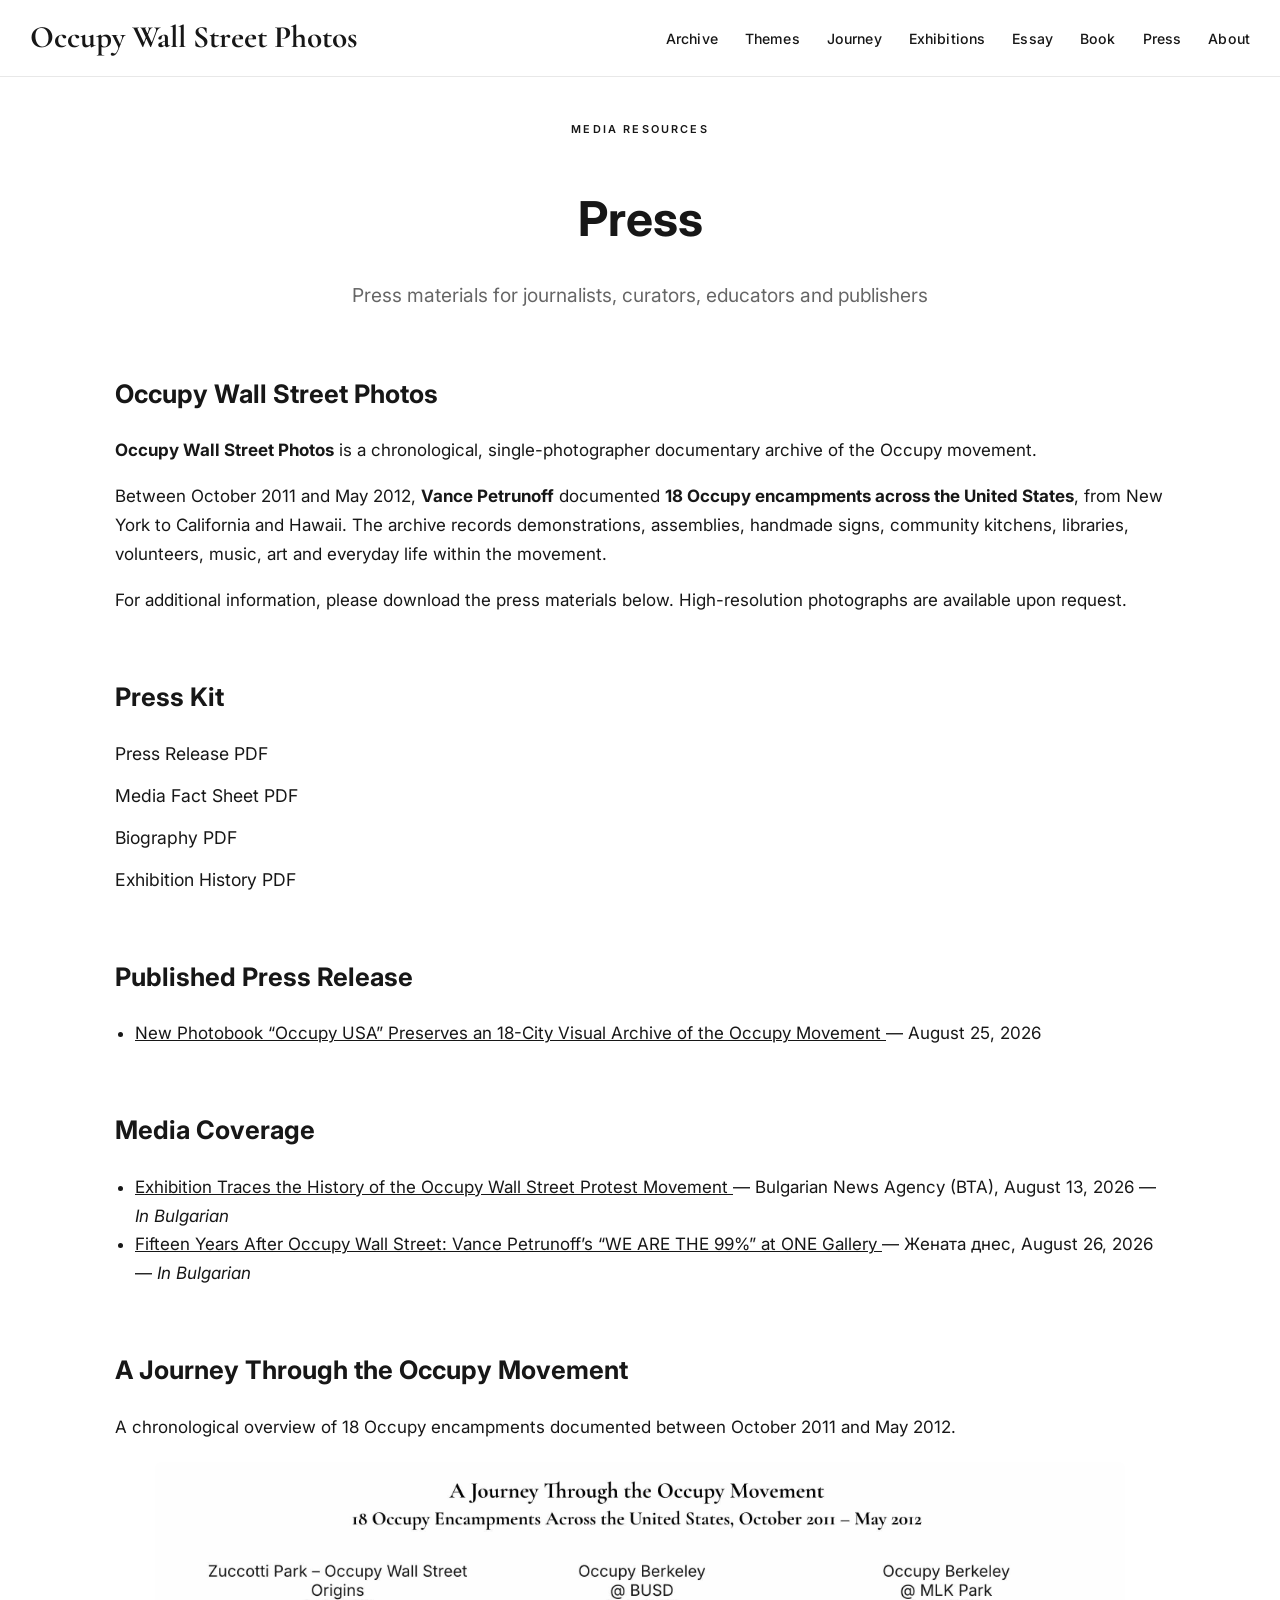
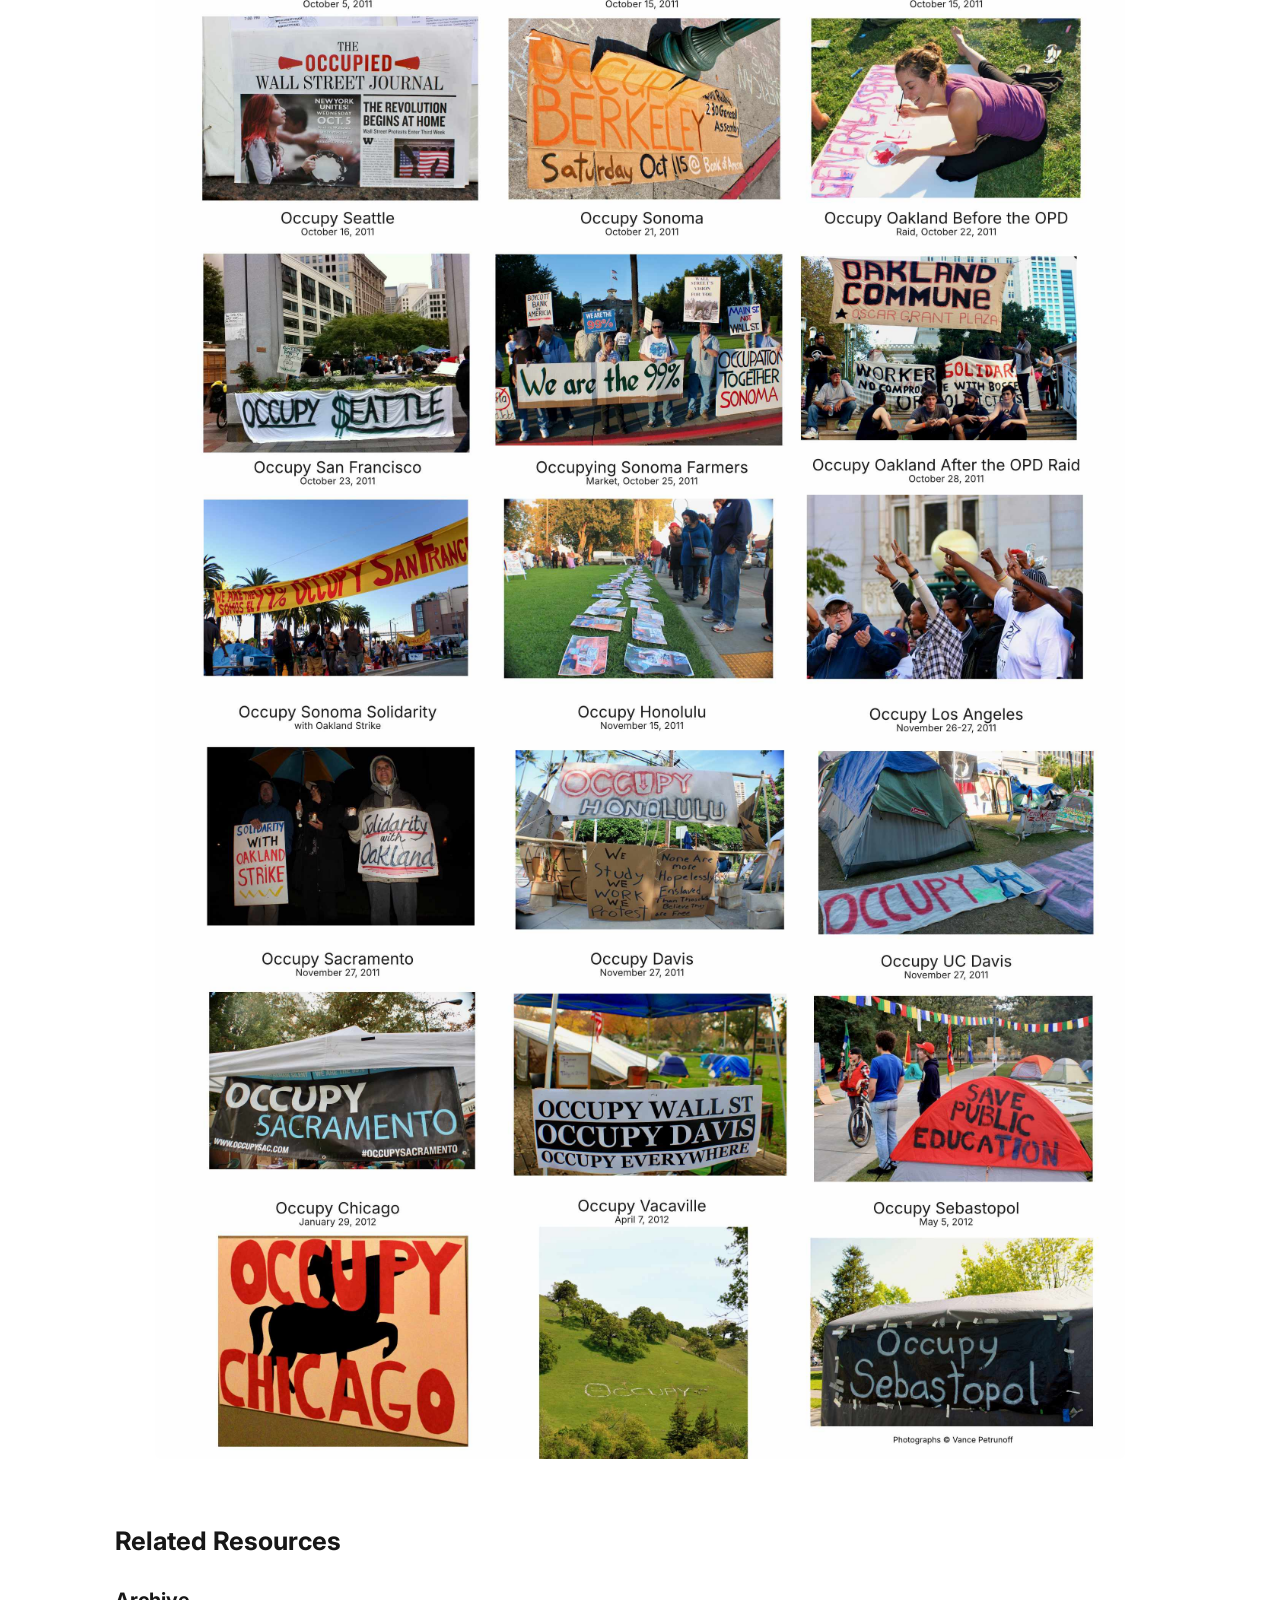
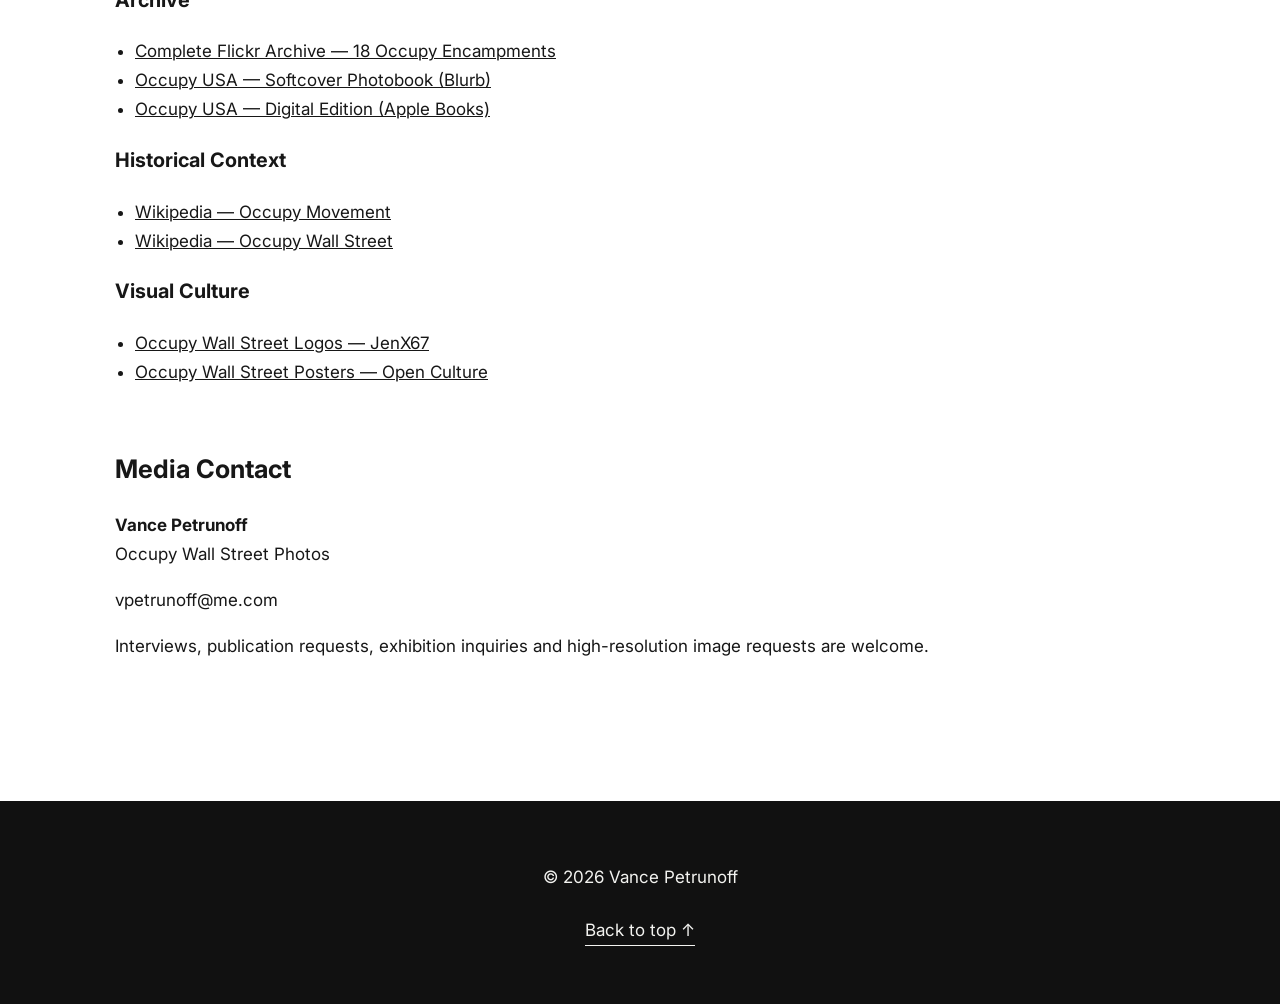
==== press/index.html @ e5465845 "Revise Published Press Release section titles Updated the 'Published Press Release' section to inclu" ====
<!DOCTYPE html>
<html lang="en">
<head>
  <meta charset="UTF-8">

  <meta
    name="viewport"
    content="width=device-width, initial-scale=1.0">

  <meta
    name="description"
    content="Press materials and media resources for Occupy Wall Street Photos, Vance Petrunoff's documentary archive of 18 Occupy encampments.">

  <title>Press | Occupy Wall Street Photos</title>

  <link rel="preconnect" href="https://fonts.googleapis.com">
  <link rel="preconnect" href="https://fonts.gstatic.com" crossorigin>

  <link
    href="https://fonts.googleapis.com/css2?family=Cormorant+Garamond:wght@400;500;600;700&family=Inter:wght@300;400;500;600&display=swap"
    rel="stylesheet">

  <link rel="stylesheet" href="../style.css?v=12">
  <!-- Google Analytics -->
<script async src="https://www.googletagmanager.com/gtag/js?id=G-S9R1RGYG20"></script>
<script>
  window.dataLayer = window.dataLayer || [];
  function gtag(){dataLayer.push(arguments);}
  gtag('js', new Date());

  gtag('config', 'G-S9R1RGYG20');
</script>
</head>

<body id="top">

  <a class="skip-link" href="#main">
    Skip to content
  </a>

  <!-- Navigation -->

  <header class="site-header press-page-header">
    <nav class="site-nav" aria-label="Primary navigation">

      <a class="site-logo" href="../index.html#top">
        Occupy Wall Street Photos
      </a>

      <button
        class="menu-toggle"
        type="button"
        aria-expanded="false"
        aria-controls="primary-menu">
        Menu
      </button>

      <ul id="primary-menu" class="nav-links">
        <li><a href="../index.html#camps">Archive</a></li>
        <li><a href="../index.html#themes">Themes</a></li>
        <li><a href="../index.html#participant">Journey</a></li>
        <li><a href="../index.html#public">Exhibitions</a></li>
        <li><a href="../index.html#essay">Essay</a></li>
        <li><a href="../index.html#book">Book</a></li>

        <li>
          <a href="./" aria-current="page">
            Press
          </a>
        </li>

        <li><a href="../index.html#photographer">About</a></li>
      </ul>

    </nav>
  </header>

  <!-- Main Content -->

  <main id="main" class="press-page">

    <!-- Page Heading -->

    <section class="press-hero">

      <p class="section-kicker">
        Media Resources
      </p>

      <h1>Press</h1>

      <p class="subtitle">
        Press materials for journalists, curators, educators and publishers
      </p>

    </section>

    <!-- Introduction -->

    <section class="press-intro">

      <h2>Occupy Wall Street Photos</h2>

      <p>
        <strong>Occupy Wall Street Photos</strong> is a chronological,
        single-photographer documentary archive of the Occupy movement.
      </p>

      <p>
        Between October 2011 and May 2012,
        <strong>Vance Petrunoff</strong> documented
        <strong>18 Occupy encampments across the United States</strong>,
        from New York to California and Hawaii. The archive records
        demonstrations, assemblies, handmade signs, community kitchens,
        libraries, volunteers, music, art and everyday life within the
        movement.
      </p>

      <p>
        For additional information, please download the press materials below.
        High-resolution photographs are available upon request.
      </p>

    </section>

    <!-- Press Kit -->

    <section class="downloads">

      <h2>Press Kit</h2>

      <ul class="download-list">

        <li>
          <a
            href="../pdf/Press_Release.pdf?v=2"
            target="_blank"
            rel="noopener">
            Press Release
            <span>PDF</span>
          </a>
        </li>

        <li>
          <a
            href="../pdf/Media_Fact_Sheet.pdf"
            target="_blank"
            rel="noopener">
            Media Fact Sheet
            <span>PDF</span>
          </a>
        </li>

        <li>
          <a
            href="../pdf/Biography.pdf"
            target="_blank"
            rel="noopener">
            Biography
            <span>PDF</span>
          </a>
        </li>

        <li>
          <a
            href="../pdf/Exhibition_History.pdf"
            target="_blank"
            rel="noopener">
            Exhibition History
            <span>PDF</span>
          </a>
        </li>

      </ul>

    </section>

   <!-- Replace the old "Published Press Releases" section with everything below. -->

<!-- Published Press Release -->

<section class="links published-releases">

  <h2>Published Press Release</h2>

  <ul>
    <li>
      <a
        href="https://www.prlog.org/13164478"
        target="_blank"
        rel="noopener">
        New Photobook “Occupy USA” Preserves an 18-City Visual Archive of the Occupy Movement
      </a>
      — August 25, 2026
    </li>
  </ul>

</section>

<!-- Media Coverage -->

<section class="links media-coverage">

  <h2>Media Coverage</h2>

  <ul>
    <li>
      <a
        href="https://www.bta.bg/bg/news/lik/1184581-izlozhba-predstavya-istoriyata-na-protestnoto-dvizhenie-okupiray-uolstriyt-"
        target="_blank"
        rel="noopener">
        Exhibition Traces the History of the Occupy Wall Street Protest Movement
      </a>
      — Bulgarian News Agency (BTA), August 13, 2026 — <em>In Bulgarian</em>
    </li>

    <li>
      <a
        href="https://www.jenatadnes.com/kakvo-novo/15-godini-sled-occupy-wall-street-we-are-the-99-na-vans-petrunov-v-one-gallery/"
        target="_blank"
        rel="noopener">
        Fifteen Years After Occupy Wall Street: Vance Petrunoff’s “WE ARE THE 99%” at ONE Gallery
      </a>
      — Жената днес, August 26, 2026 — <em>In Bulgarian</em>
    </li>
  </ul>

</section>
    <!-- Archive Overview -->

    <section class="press-images">

      <h2>A Journey Through the Occupy Movement</h2>

      <p>
        A chronological overview of 18 Occupy encampments documented
        between October 2011 and May 2012.
      </p>

      <figure>

        <img
          src="../images/archive-overview.jpg"
          alt="A chronological overview of 18 Occupy encampments photographed by Vance Petrunoff between October 2011 and May 2012"
          loading="lazy">

    

      </figure>

    </section>

    <!-- Related Resources -->

    <section class="links">

      <h2>Related Resources</h2>

      <h3>Archive</h3>

      <ul>

        <li>
          <a
            href="https://www.flickr.com/photos/occupywallstreetphotos/albums/"
            target="_blank"
            rel="noopener">
            Complete Flickr Archive — 18 Occupy Encampments
          </a>
        </li>

        <li>
          <a
            href="https://www.blurb.com/b/12969468-occupy-usa"
            target="_blank"
            rel="noopener">
            Occupy USA — Softcover Photobook (Blurb)
          </a>
        </li>

        <li>
          <a
            href="https://books.apple.com/us/book/occupy-usa/id687690426"
            target="_blank"
            rel="noopener">
            Occupy USA — Digital Edition (Apple Books)
          </a>
        </li>

      </ul>

      <h3>Historical Context</h3>

      <ul>

        <li>
          <a
            href="https://en.wikipedia.org/wiki/Occupy_movement"
            target="_blank"
            rel="noopener">
            Wikipedia — Occupy Movement
          </a>
        </li>

        <li>
          <a
            href="https://en.wikipedia.org/wiki/Occupy_Wall_Street"
            target="_blank"
            rel="noopener">
            Wikipedia — Occupy Wall Street
          </a>
        </li>

      </ul>

      <h3>Visual Culture</h3>

      <ul>

        <li>
          <a
            href="https://www.jenx67.com/2011/09/occupy-wall-street-logos.html"
            target="_blank"
            rel="noopener">
            Occupy Wall Street Logos — JenX67
          </a>
        </li>

        <li>
          <a
            href="https://www.openculture.com/2011/11/posters_from_occupy_wall_street.html"
            target="_blank"
            rel="noopener">
            Occupy Wall Street Posters — Open Culture
          </a>
        </li>

      </ul>

    </section>

    <!-- Contact -->

    <section class="contact">

      <h2>Media Contact</h2>

      <p>
        <strong>Vance Petrunoff</strong><br>
        Occupy Wall Street Photos
      </p>

      <p>
        <a href="mailto:vpetrunoff@me.com">
          vpetrunoff@me.com
        </a>
      </p>

      <p>
        Interviews, publication requests, exhibition inquiries
        and high-resolution image requests are welcome.
      </p>

    </section>

  </main>

  <!-- Footer -->

  <footer class="site-footer">

    <p>
      © <span id="copyright-year">2026</span> Vance Petrunoff
    </p>

    <a href="#top">
      Back to top ↑
    </a>

  </footer>

  <script src="../script.js"></script>

</body>
</html>
---- style.css ----
:root {
  --ink: #171717;
  --muted: #6f6f6f;
  --paper: #ffffff;
  --soft: #f3f1eb;
  --line: #d8d5ce;
  --dark: #171717;
  --header-height: 76px;
}

* {
  box-sizing: border-box;
}

html {
  scroll-behavior: smooth;
}

body {
  margin: 0;
  color: var(--ink);
  background: var(--paper);
  font-family: "Inter", Arial, sans-serif;
  font-size: 17px;
  line-height: 1.7;
  text-rendering: optimizeLegibility;
}

img {
  display: block;
  max-width: 100%;
}

a {
  color: inherit;
}

.skip-link {
  position: fixed;
  top: -60px;
  left: 18px;
  z-index: 9999;
  padding: 10px 14px;
  background: #fff;
  color: #000;
  text-decoration: none;
}

.skip-link:focus {
  top: 18px;
}

/* Header */

.site-header {
  position: fixed;
  inset: 0 0 auto 0;
  z-index: 1000;
  color: #fff;
  background: transparent;
  border-bottom: 1px solid transparent;
  transition:
    background 0.25s ease,
    color 0.25s ease,
    border-color 0.25s ease,
    backdrop-filter 0.25s ease;
}

.site-header.is-scrolled {
  color: var(--ink);
  background: rgba(255, 255, 255, 0.96);
  border-bottom-color: rgba(0, 0, 0, 0.09);
  backdrop-filter: blur(12px);
}

.site-nav {
  max-width: 1380px;
  min-height: var(--header-height);
  margin: 0 auto;
  padding: 0 30px;
  display: flex;
  align-items: center;
  justify-content: space-between;
  gap: 30px;
}

.site-logo {
  font-family: "Cormorant Garamond", Georgia, serif;
  font-size: 1.95rem;
  font-weight: 700;
  line-height: 1;
  text-decoration: none;
  white-space: nowrap;
}

.nav-links {
  display: flex;
  flex-direction: row;
  align-items: center;
  justify-content: flex-end;
  gap: 27px;
  margin: 0;
  padding: 0;
  list-style: none;
}
.nav-links li {
  margin: 0;
  padding: 0;
  list-style: none;
}

.nav-links a {
  font-size: 0.88rem;
  font-weight: 500;
  letter-spacing: 0.01em;
  text-decoration: none;
}

.nav-links a:hover,
.nav-links a:focus-visible {
  opacity: 0.62;
}

.menu-toggle {
  display: none;
  border: 1px solid currentColor;
  background: transparent;
  color: inherit;
  padding: 7px 11px;
  font: inherit;
}

/* Hero */

.hero {
  position: relative;
  min-height: 100svh;
  display: grid;
  place-items: end start;
  overflow: hidden;
  color: #fff;
}

.hero > img {
  position: absolute;
  inset: 0;
  width: 100%;
  height: 100%;
  object-fit: cover;
  object-position: center top;
}

.hero-shade {
  position: absolute;
  inset: 0;
  background:
    linear-gradient(to top, rgba(0, 0, 0, 0.72) 0%, rgba(0, 0, 0, 0.22) 52%, rgba(0, 0, 0, 0.18) 100%);
}

.hero-copy {
  position: relative;
  z-index: 1;
  width: min(1040px, calc(100% - 48px));
  margin: 0 0 clamp(52px, 8vh, 92px) clamp(24px, 7vw, 100px);
  padding-top: var(--header-height);
  text-align: left;
}

.eyebrow,
.section-kicker {
  margin: 0 0 16px;
  font-size: 0.68rem;
  font-weight: 600;
  letter-spacing: 0.2em;
  text-transform: uppercase;
}

.hero h1,
.section h2 {
  font-family: "Cormorant Garamond", Georgia, serif;
  line-height: 0.98;
}

.hero h1 {
  max-width: 950px;
  margin: 0;
  font-size: clamp(4rem, 9vw, 8.5rem);
  font-weight: 700;
  letter-spacing: -0.035em;
  text-wrap: balance;
}

.hero-motto {
  max-width: 720px;
  margin: 24px 0 12px;
  font-family: "Cormorant Garamond", Georgia, serif;
  font-size: clamp(1.4rem, 2.7vw, 2.4rem);
  font-style: italic;
  line-height: 1.25;
}

.hero-credit {
  margin: 20px 0 28px;
  font-size: 0.95rem;
}

.hero-link {
  display: inline-block;
  padding-bottom: 3px;
  font-size: 0.82rem;
  font-weight: 600;
  text-decoration: none;
  border-bottom: 1px solid currentColor;
}

/* Sections */

.section {
  padding: 92px 28px;
  scroll-margin-top: calc(var(--header-height) + 16px);
}

.section-narrow,
.essay-wrap {
  max-width: 840px;
  margin: 0 auto;
}

.section h2 {
  margin: 0 0 32px;
  font-size: clamp(2.8rem, 5.4vw, 5rem);
  font-weight: 600;
  letter-spacing: -0.025em;
  text-wrap: balance;
}

.section h3 {
  font-family: "Cormorant Garamond", Georgia, serif;
}

.section p {
  margin: 0 0 22px;
}

.section-heading {
  max-width: 820px;
  margin: 0 auto 56px;
  text-align: center;
}

/* Archive */

.archive-section {
  background: var(--soft);
}

.journey-list {
  max-width: 1080px;
  margin: 0 auto;
  border-top: 1px solid var(--line);
}

.camp-entry {
  display: grid;
  grid-template-columns: 165px minmax(0, 1fr) auto;
  gap: 28px;
  align-items: center;
  padding: 27px 0;
  border-bottom: 1px solid var(--line);
}

.camp-entry time {
  align-self: start;
  padding-top: 6px;
  color: var(--muted);
  font-size: 0.8rem;
  font-weight: 600;
}

.camp-entry h3 {
  margin: 0 0 3px;
  font-size: clamp(1.55rem, 2.5vw, 2rem);
  line-height: 1.12;
}

.camp-entry p {
  margin: 0;
  color: var(--muted);
  font-size: 0.84rem;
}

.camp-entry > a {
  font-size: 0.76rem;
  font-weight: 600;
  text-decoration: none;
  white-space: nowrap;
  border-bottom: 1px solid currentColor;
}

.camp-entry > a:hover,
.camp-entry > a:focus-visible {
  opacity: 0.58;
}

.archive-motto {
  max-width: 760px;
  margin: 54px auto 0 !important;
  text-align: center;
  font-family: "Cormorant Garamond", Georgia, serif;
  font-size: clamp(1.5rem, 2.6vw, 2.15rem);
  font-style: italic;
}

/* Themes */

.theme-grid {
  display: grid;
  grid-template-columns: repeat(3, minmax(0, 1fr));
  gap: 1px;
  margin-top: 42px;
  background: var(--line);
  border: 1px solid var(--line);
}

.theme-grid article {
  min-height: 260px;
  padding: 30px;
  background: #fff;
}

.theme-grid h3 {
  margin: 0 0 12px;
  font-size: 1.9rem;
  line-height: 1.08;
}

.theme-grid p {
  font-size: 0.92rem;
}

/* Public exhibitions */

.public-section {
  background: #ece9e2;
}

.public-grid {
  display: grid;
  grid-template-columns: repeat(2, minmax(0, 1fr));
  max-width: 1080px;
  margin: 0 auto;
  border-top: 1px solid var(--line);
  border-left: 1px solid var(--line);
}

.public-card {
  padding: 38px;
  background: #fff;
  border-right: 1px solid var(--line);
  border-bottom: 1px solid var(--line);
}

.public-card h3 {
  margin: 0 0 14px;
  font-size: 2.2rem;
  line-height: 1.08;
}

.public-card p {
  font-size: 0.92rem;
}

.public-year {
  margin-bottom: 8px !important;
  color: var(--muted);
  font-size: 0.78rem;
  font-weight: 600;
  letter-spacing: 0.14em;
}

.text-link {
  font-weight: 600;
  text-decoration: none;
  border-bottom: 1px solid currentColor;
}

.section-link-wrap {
  margin-top: 34px !important;
}

/* Essay */

.essay-section {
  background: var(--dark);
  color: #f5f5f2;
}

.essay-wrap {
  max-width: 760px;
}

.essay-wrap p {
  font-family: Georgia, "Times New Roman", serif;
  font-size: 1.03rem;
  line-height: 1.84;
}

.pull-quote {
  margin: 52px 0 !important;
  font-family: "Cormorant Garamond", Georgia, serif !important;
  font-size: clamp(2.1rem, 4vw, 3.5rem) !important;
  line-height: 1.18 !important;
  text-align: left;
}

.essay-ending {
  margin-top: 46px !important;
  padding-top: 30px;
  border-top: 1px solid rgba(255, 255, 255, 0.25);
  font-style: italic;
}

/* Book and biography */

.book-section {
  display: grid;
  grid-template-columns: minmax(0, 1.1fr) minmax(300px, 0.9fr);
  align-items: center;
  gap: clamp(42px, 7vw, 96px);
  background: var(--soft);
}

.book-cover img {
  display: block;
  width: 100%;
  height: auto;
  box-shadow: 0 24px 58px rgba(0, 0, 0, 0.2);
}

.book-copy {
  max-width: 600px;
}

.book-copy h2 {
  margin-bottom: 8px;
}

.book-subtitle {
  margin: 0 0 28px;
  font-family: "Cormorant Garamond", Georgia, serif;
  font-size: clamp(1.2rem, 2vw, 1.55rem);
  line-height: 1.25;
}

.book-links {
  display: flex;
  flex-wrap: wrap;
  gap: 12px;
  margin-top: 12px;
}

.button {
  display: inline-block;
  margin-top: 16px;
  padding: 12px 21px;
  border: 1px solid var(--ink);
  text-decoration: none;
  font-size: 0.8rem;
  font-weight: 600;
  transition: background 0.2s ease, color 0.2s ease;
}

.button:hover,
.button:focus-visible {
  background: var(--ink);
  color: #fff;
}

.button-secondary {
  background: var(--soft);
}

.link-row {
  display: flex;
  flex-wrap: wrap;
  gap: 12px;
  margin-top: 30px;
}

/* Footer */

.site-footer {
  padding: 58px 24px;
  text-align: center;
  background: #111;
  color: #f3f3f0;
}

.site-footer p {
  margin: 4px 0;
}

.site-footer a {
  display: inline-block;
  margin-top: 20px;
  text-decoration: none;
  border-bottom: 1px solid currentColor;
}

/* Responsive */

@media (max-width: 1050px) {
  .site-nav {
    padding: 0 22px;
  }

  .nav-links {
    display: flex;
    position: static;
    flex-direction: row;
    align-items: center;
    justify-content: flex-end;
    gap: 18px;
    padding: 0;
    color: inherit;
    background: transparent;
    border: 0;
  }

  .menu-toggle {
    display: none;
  }

  .camp-entry {
    grid-template-columns: 145px minmax(0, 1fr);
  }

  .camp-entry > a {
    grid-column: 2;
    justify-self: start;
  }
}

@media (max-width: 800px) {
  .theme-grid,
  .public-grid {
    grid-template-columns: 1fr;
  }

  .public-grid {
    border-left: 1px solid var(--line);
  }
}

@media (max-width: 760px) {
  .book-section {
    grid-template-columns: 1fr;
    gap: 38px;
  }

  .book-copy {
    max-width: none;
  }

  .book-links {
    display: block;
  }

  .book-links .button {
    margin-right: 8px;
  }

  :root {
    --header-height: 68px;
  }

.nav-links {
  display: none;
  position: absolute;
  top: var(--header-height);
  left: 0;
  right: 0;
  flex-direction: column;
  align-items: flex-start;
  gap: 14px;
  padding: 22px;
  color: var(--ink);
  background: rgba(255, 255, 255, 0.98);
}

.nav-links.is-open {
  display: flex;
}

.menu-toggle {
  display: block;
}
  
  body {
    font-size: 16px;
  }

  .site-nav {
    padding: 0 20px;
  }

  .site-logo {
    font-size: 1.25rem;
  }

  .hero-copy {
    width: calc(100% - 34px);
    margin: 0 17px 44px;
  }

  .hero h1 {
    font-size: clamp(3.2rem, 15vw, 5.5rem);
  }

  .section {
    padding: 72px 20px;
  }

  .camp-entry {
    display: block;
    padding: 25px 0;
  }

  .camp-entry time {
    display: block;
    margin-bottom: 9px;
    padding: 0;
  }

  .camp-entry p {
    margin-bottom: 16px;
  }

  .camp-entry > a {
    display: inline-block;
    white-space: normal;
  }

  .link-row {
    display: block;
  }

  .link-row .button {
    margin-right: 8px;
  }
}

@media (prefers-reduced-motion: reduce) {
  html {
    scroll-behavior: auto;
  }

  .site-header {
    transition: none;
  }
}
/* ---------- Closing Statement ---------- */

.closing-statement {
  padding: 110px 30px 95px;
  background: #ffffff;
  text-align: center;
}

.closing-statement h2 {
  margin: 0 0 22px;
  font-family: "Cormorant Garamond", Georgia, serif;
  font-size: clamp(3.2rem, 6vw, 4.8rem);
  font-weight: 600;
  line-height: 1.05;
  letter-spacing: -0.02em;
}

.closing-motto {
  max-width: 700px;
  margin: 0 auto 42px;
  font-family: "Cormorant Garamond", Georgia, serif;
  font-size: clamp(1.35rem, 2.2vw, 1.9rem);
  font-style: italic;
  line-height: 1.35;
  color: #666;
}

.closing-facts {
  margin-top: 0;
}

.closing-facts p {
  margin: 0;
  font-family: "Inter", Arial, sans-serif;
  font-size: 19px;
  font-weight: 400;
  line-height: 1.55;
  color: #333;
}
.press-page {
    max-width: 1100px;
    margin: 0 auto;
    padding: 120px 25px 80px;
}

.press-hero {
    text-align: center;
    margin-bottom: 50px;
}

.press-hero h1 {
    font-size: 3rem;
    margin-bottom: 10px;
}

.subtitle {
    color: #666;
    font-size: 1.2rem;
}

.press-page section {
    margin-bottom: 60px;
}

.download-list {
    list-style: none;
    padding: 0;
}

.download-list li {
    margin: 12px 0;
}

.download-list a {
    text-decoration: none;
    font-size: 1.1rem;
}

.press-images img {
    width: 100%;
    margin: 20px 0;
    border-radius: 8px;
}

.links ul {
    padding-left: 20px;
}

.contact a {
    text-decoration: none;
}
/* Press page header */

.press-page-header,
body:has(.press-page) .site-header {
  color: var(--ink);
  background: rgba(255, 255, 255, 0.98);
  border-bottom-color: rgba(0, 0, 0, 0.09);
  backdrop-filter: blur(12px);
}
.book-editions {
  margin: -14px 0 28px;
  font-size: 0.85rem;
  font-weight: 600;
  letter-spacing: 0.04em;
  text-transform: uppercase;
}
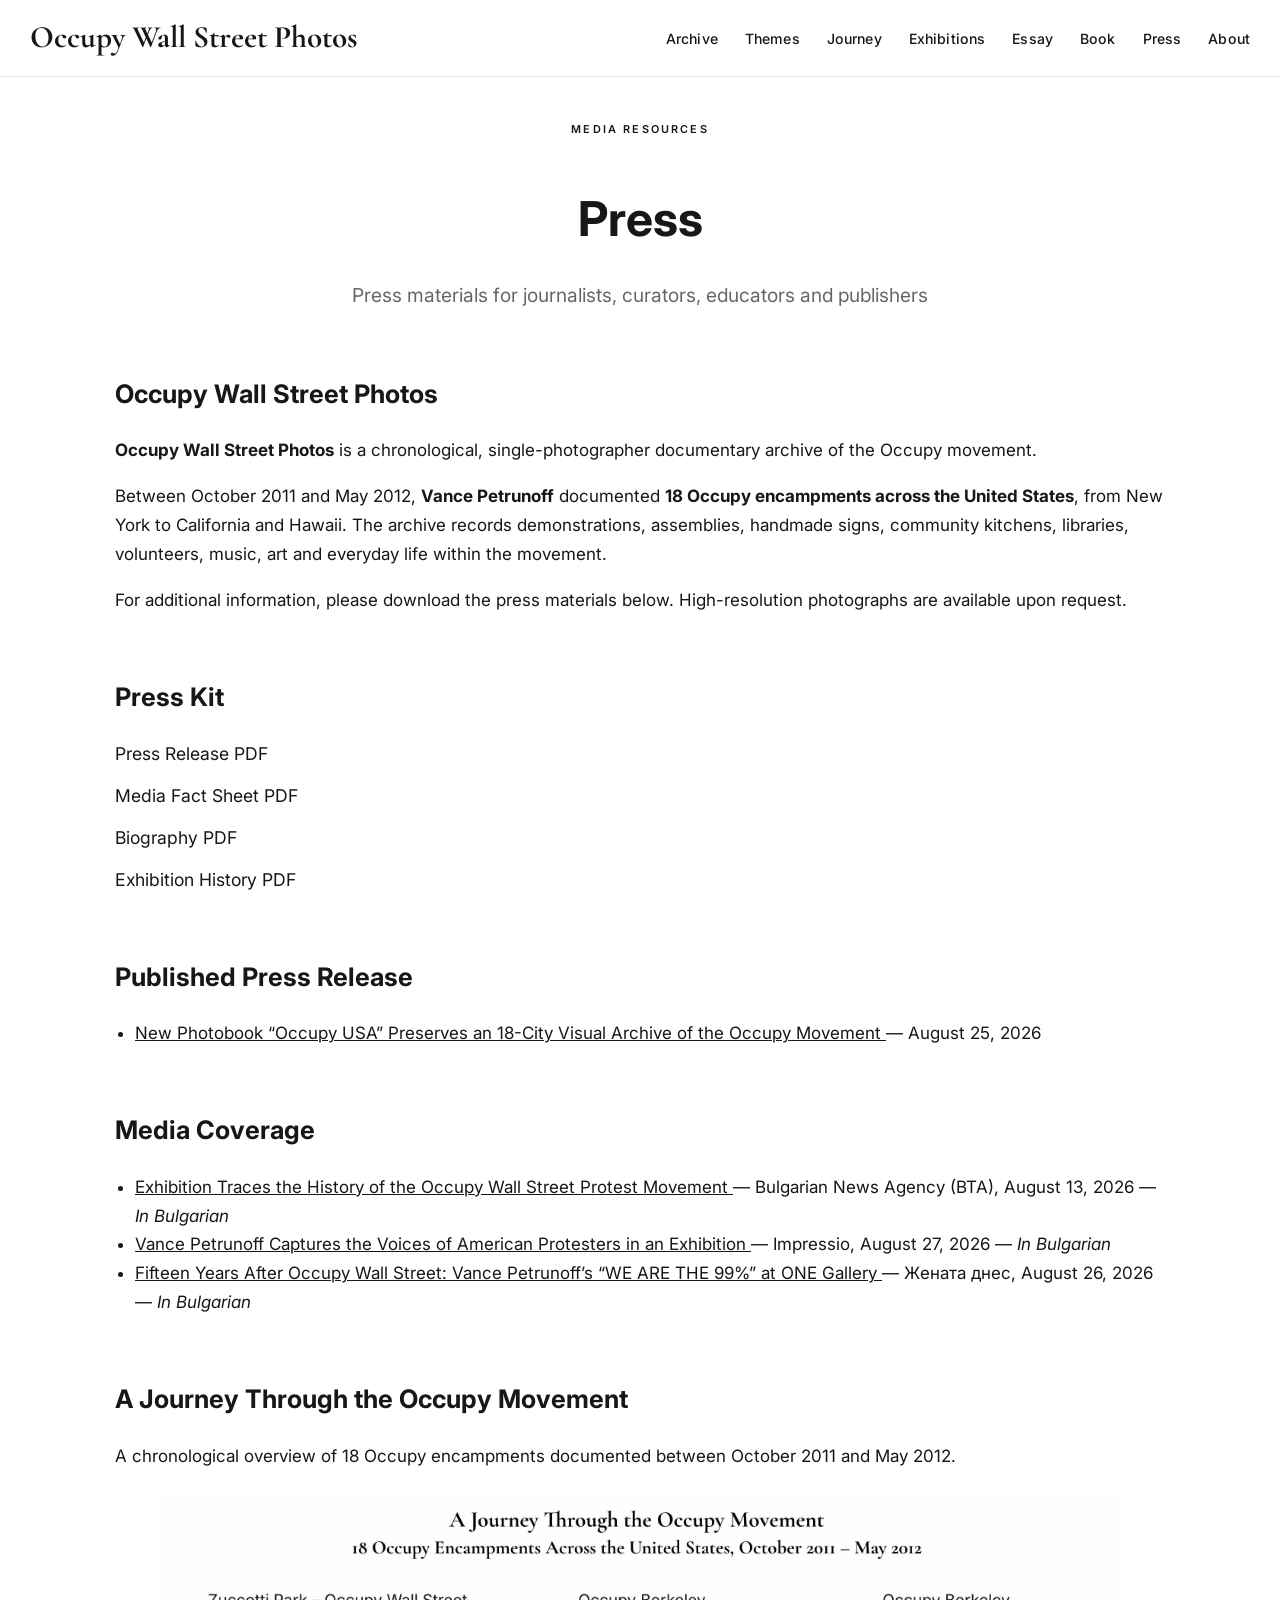
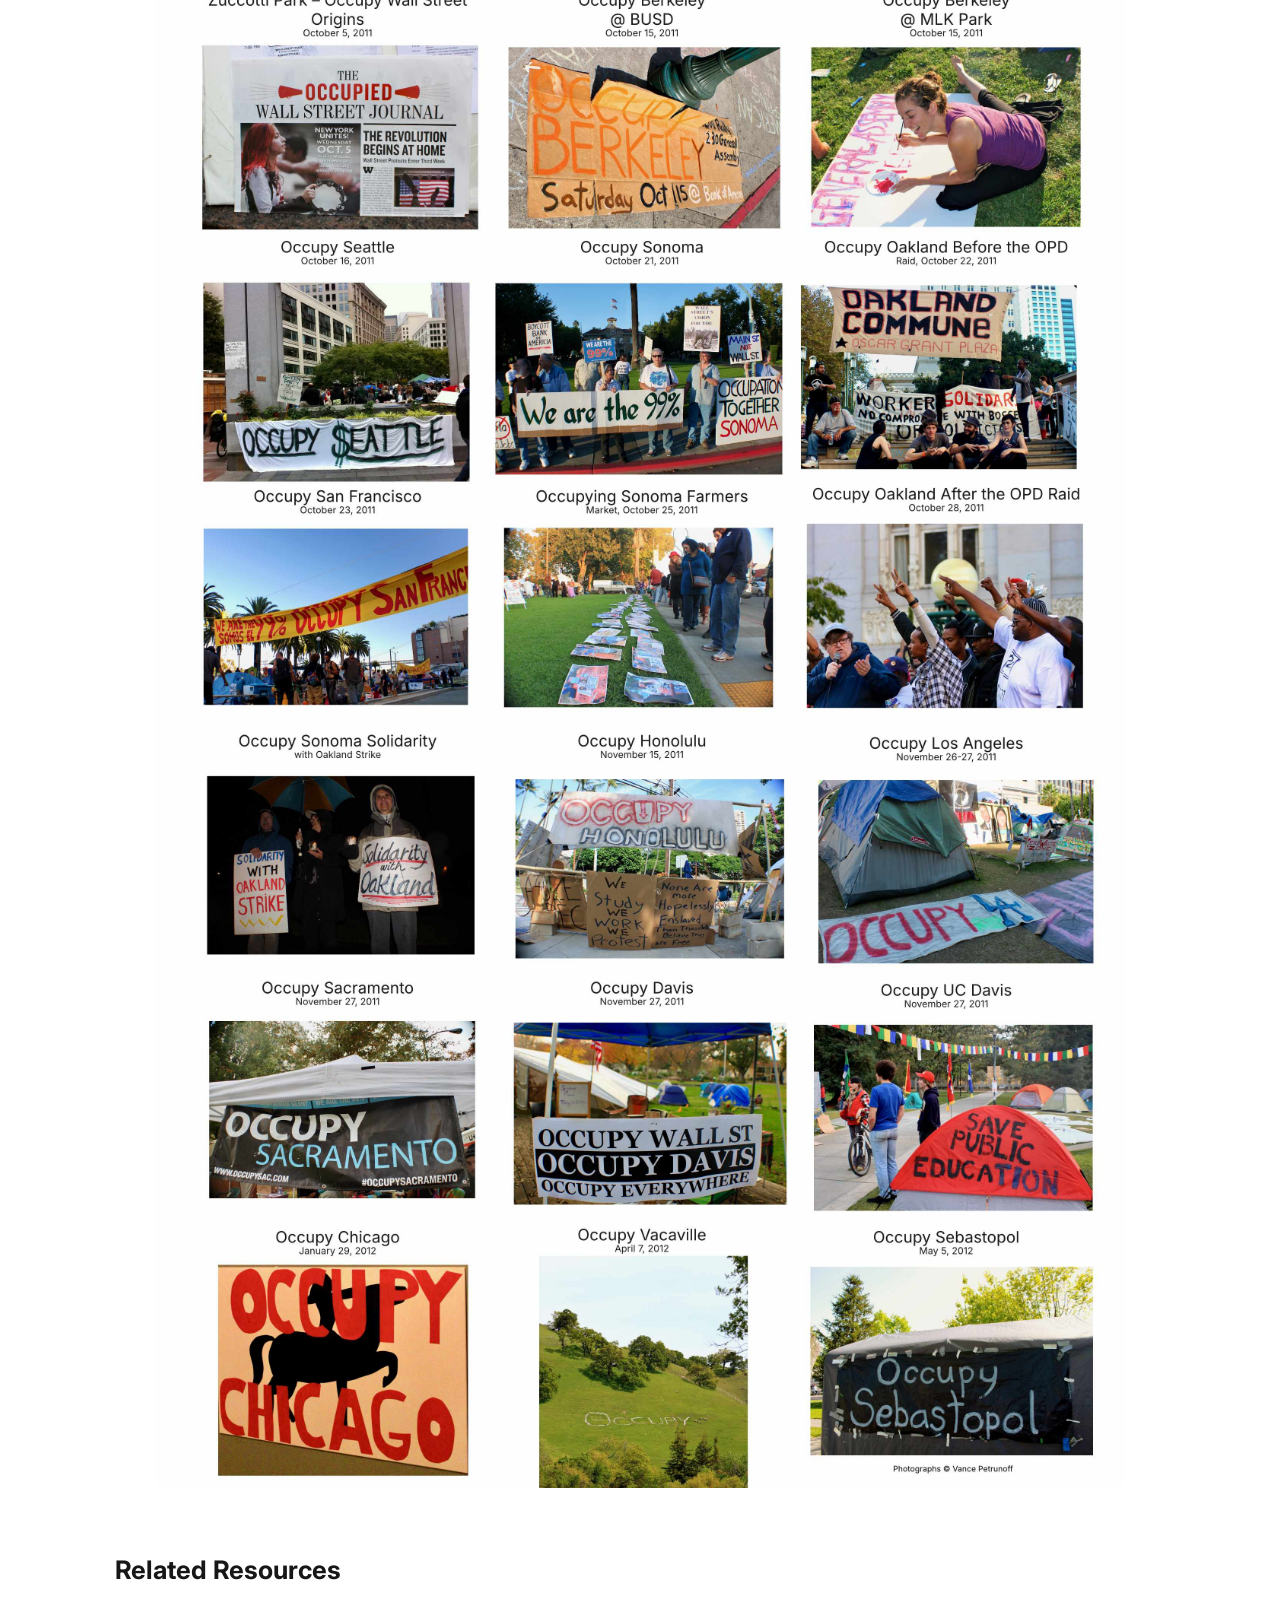
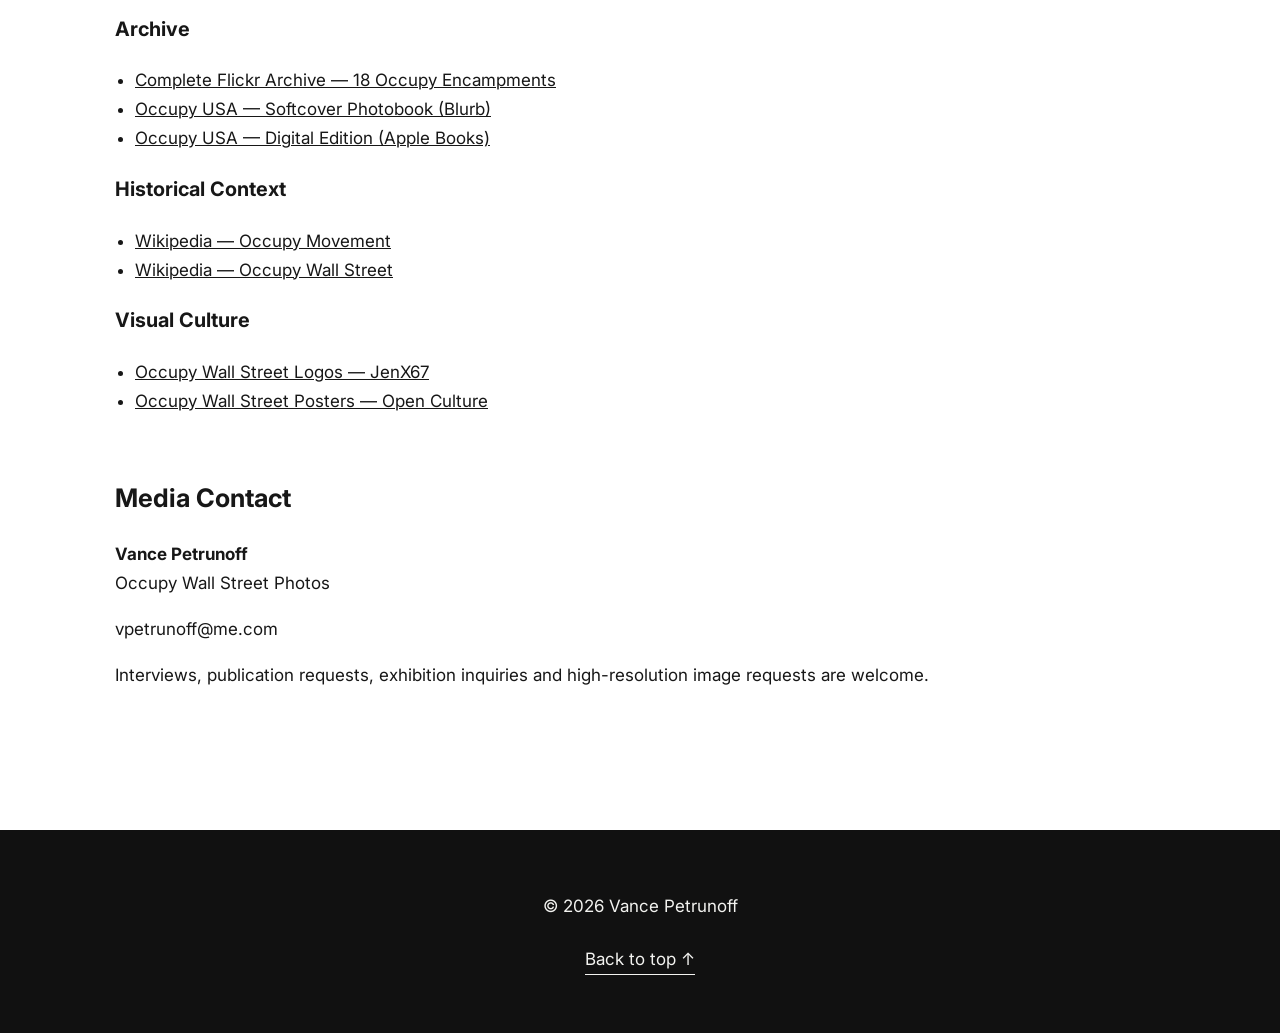
==== commit edb74829: "Revise Published Press Releases section Updated the 'Published Press Releases' section to include ne" ====
--- a/press/index.html
+++ b/press/index.html
@@ -175,11 +175,7 @@
 
     </section>
 
-   <!-- Replace the old "Published Press Releases" section with everything below. -->
-
-<!-- Published Press Release -->
-
-<section class="links published-releases">
+   <section class="links published-releases">
 
   <h2>Published Press Release</h2>
 
@@ -216,6 +212,16 @@
 
     <li>
       <a
+        href="https://impressio.dir.bg/photography/vans-petrunov-ulavya-glasovete-na-protestirashti-amerikantsi-v-izlozhba"
+        target="_blank"
+        rel="noopener">
+        Vance Petrunoff Captures the Voices of American Protesters in an Exhibition
+      </a>
+      — Impressio, August 27, 2026 — <em>In Bulgarian</em>
+    </li>
+
+    <li>
+      <a
         href="https://www.jenatadnes.com/kakvo-novo/15-godini-sled-occupy-wall-street-we-are-the-99-na-vans-petrunov-v-one-gallery/"
         target="_blank"
         rel="noopener">
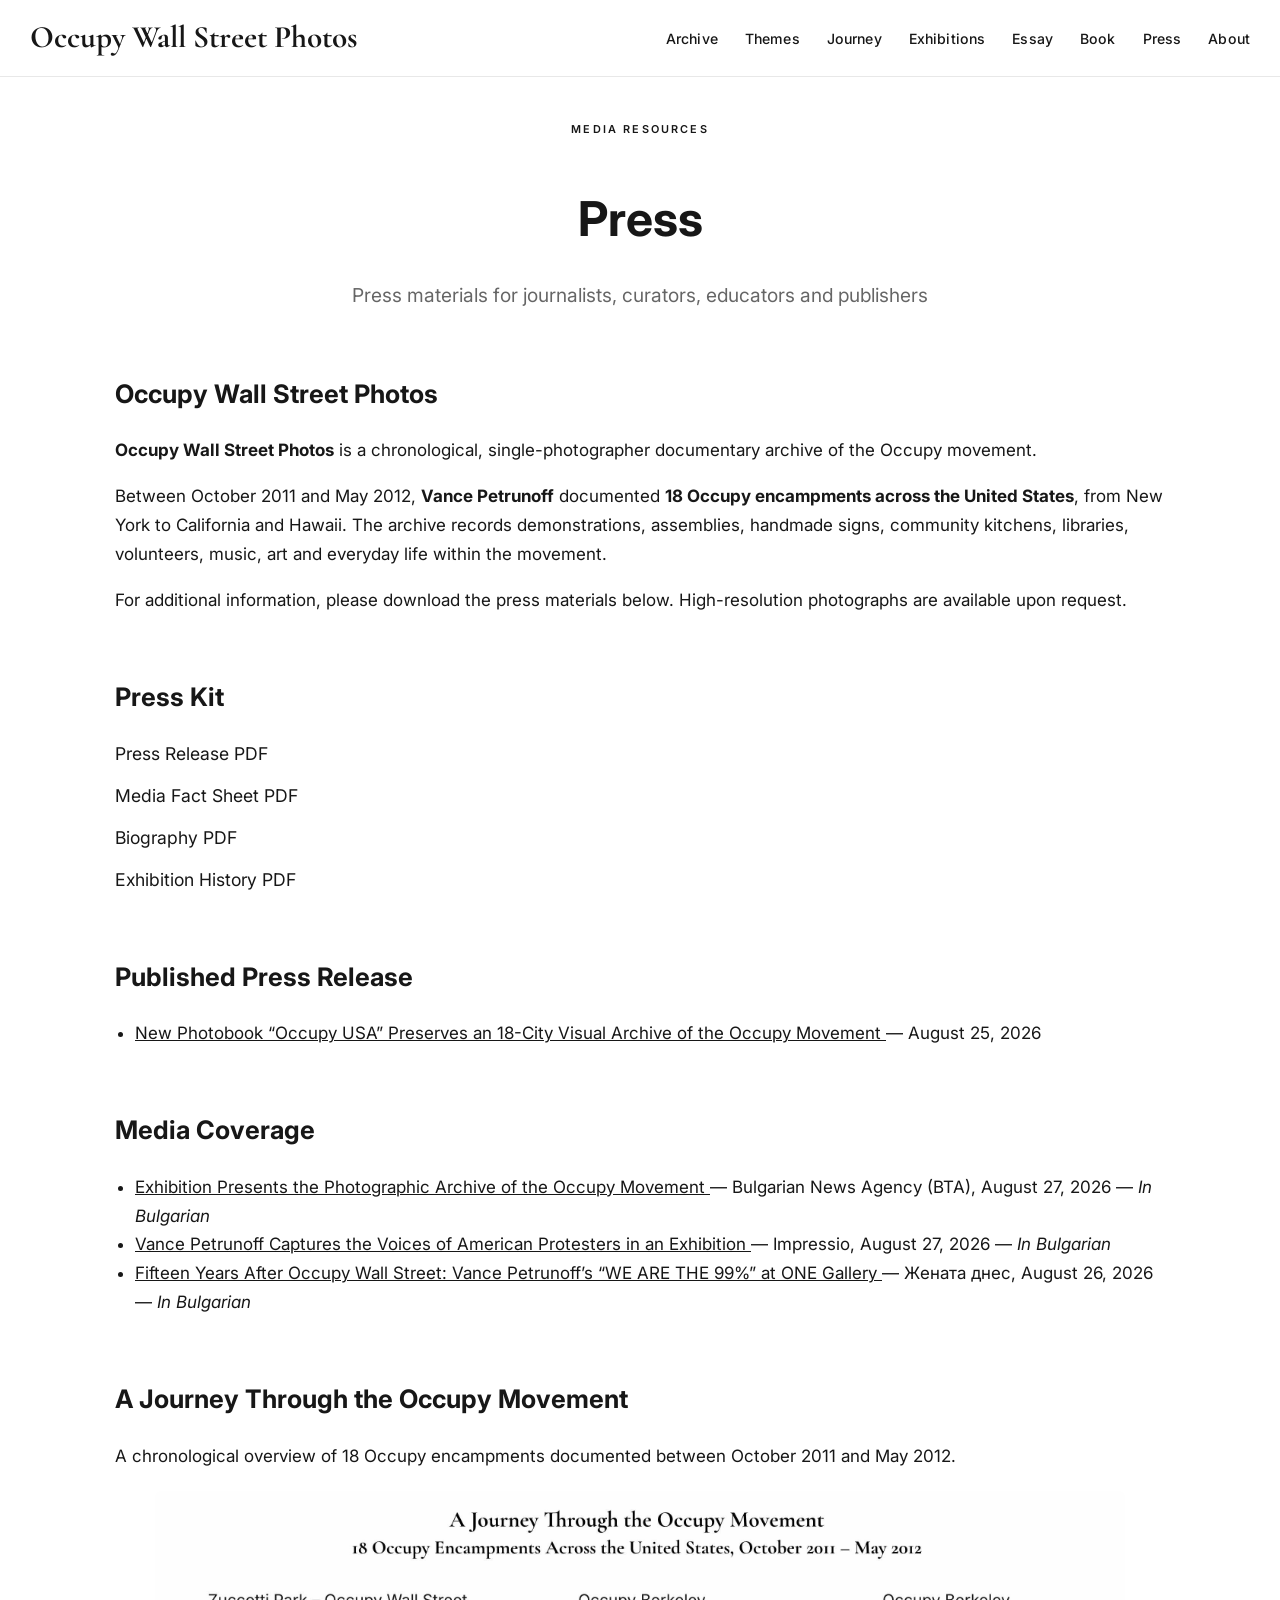
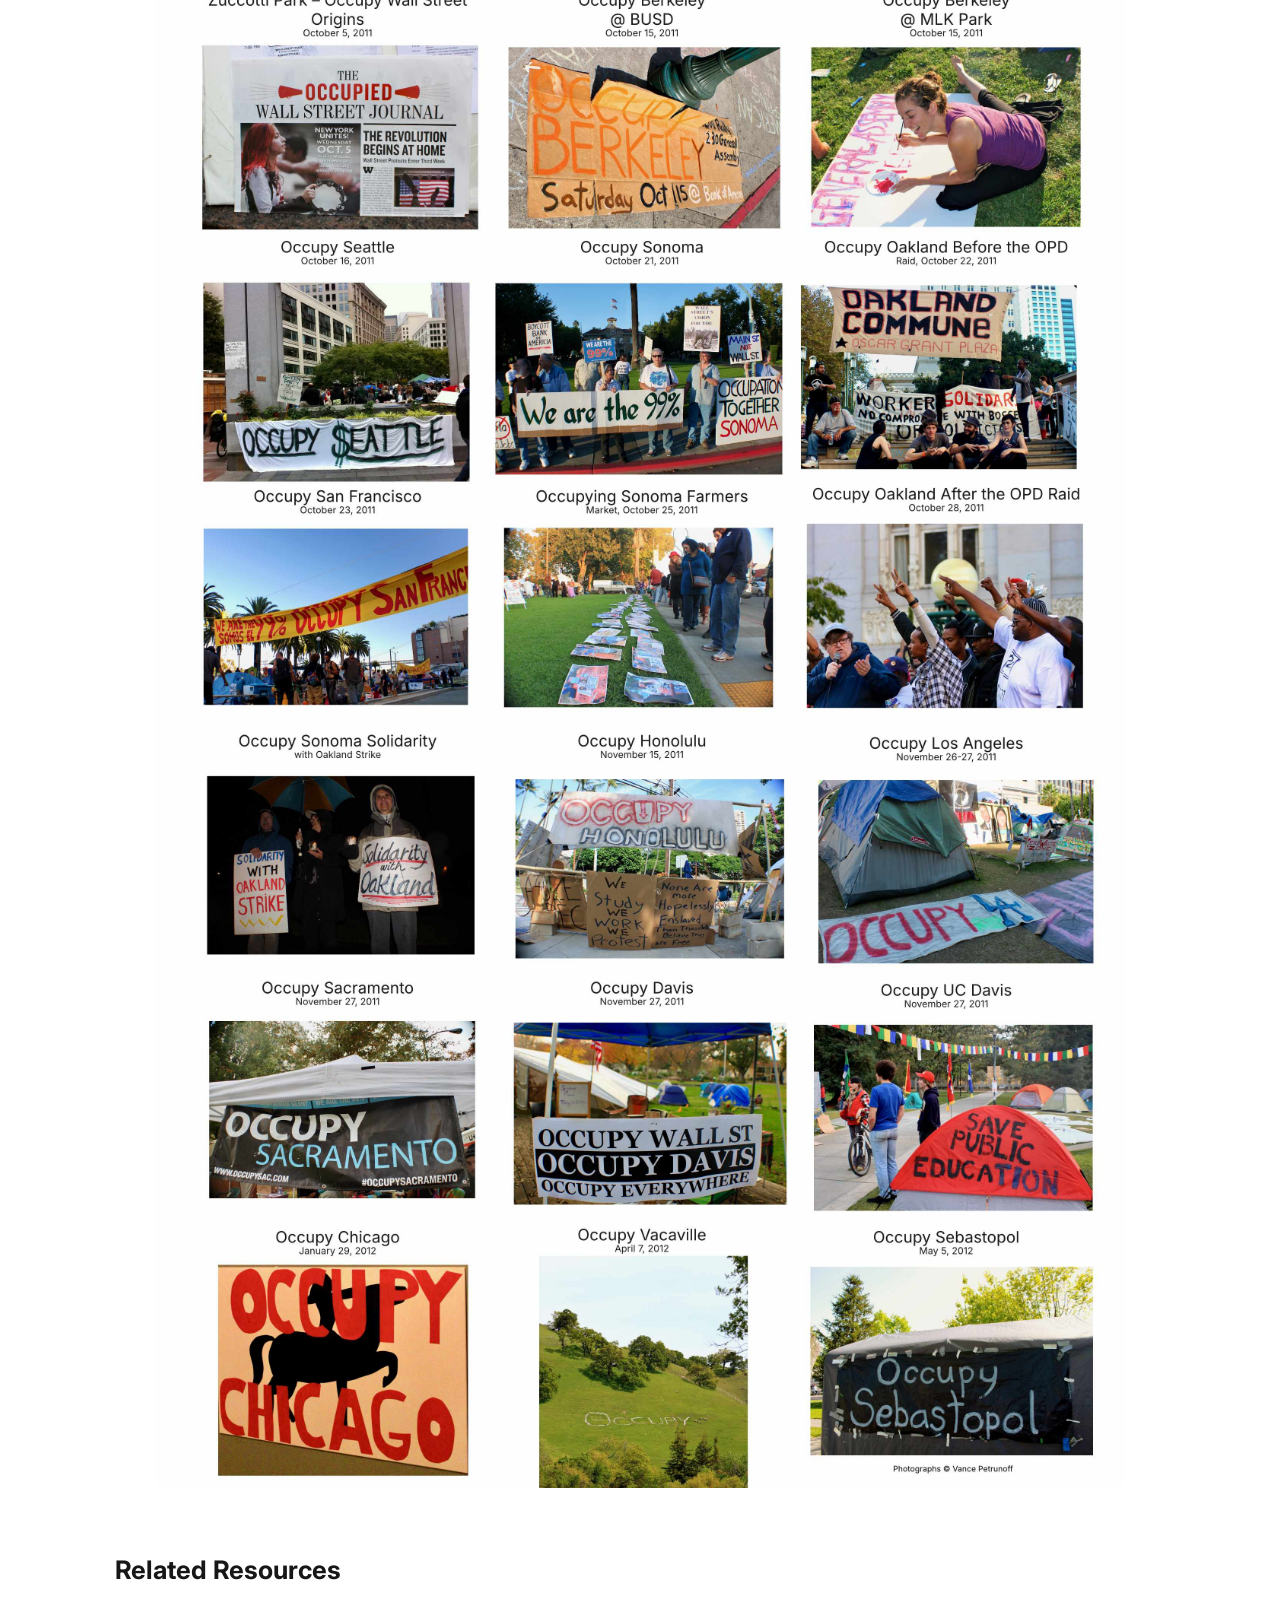
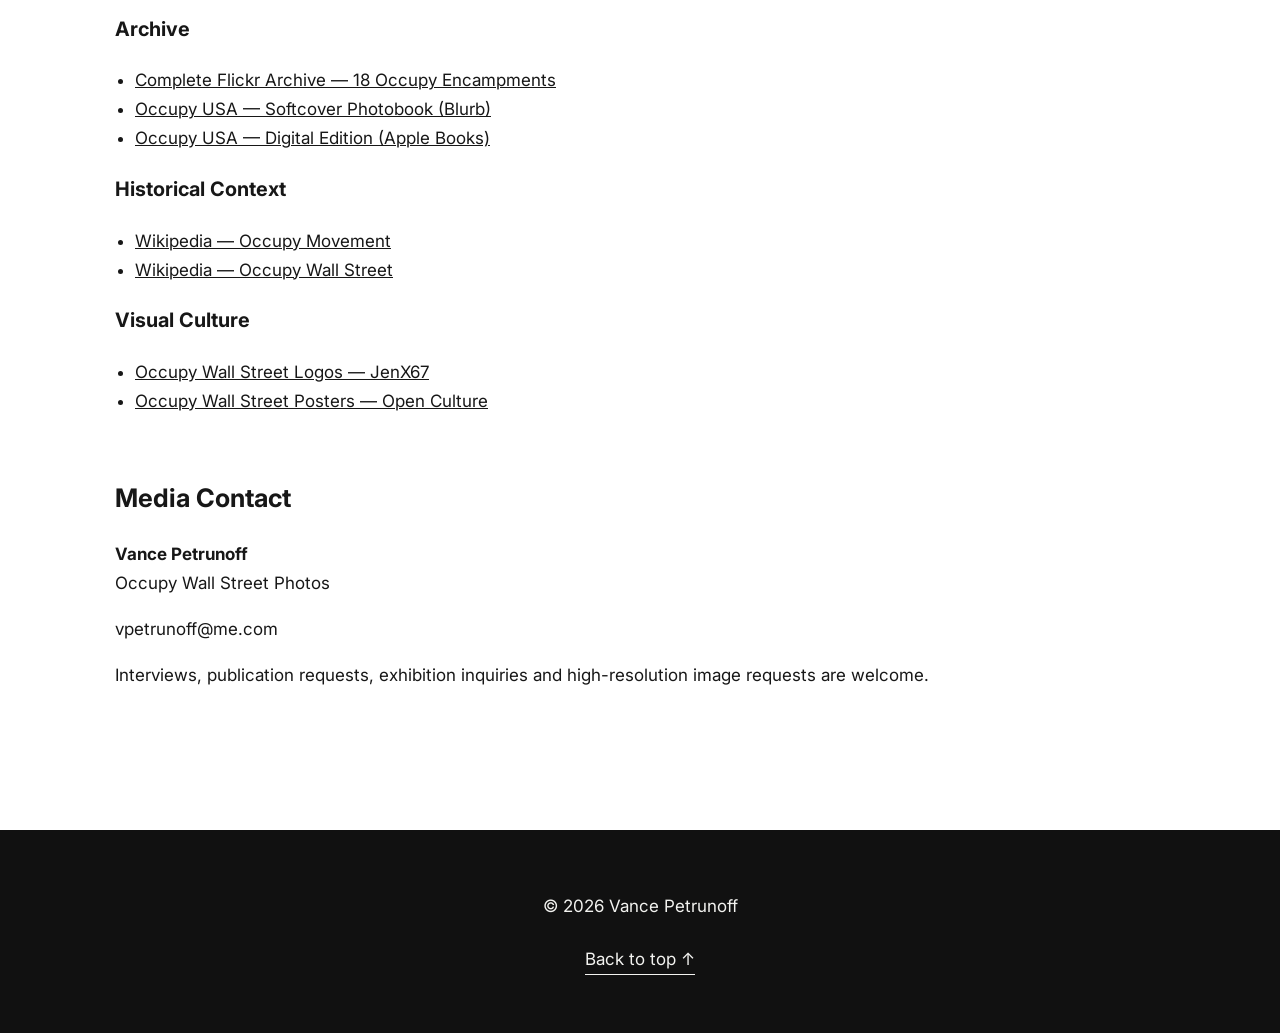
==== commit 3ad7f635: "Update exhibition link and description in index.html" ====
--- a/press/index.html
+++ b/press/index.html
@@ -202,12 +202,12 @@
   <ul>
     <li>
       <a
-        href="https://www.bta.bg/bg/news/lik/1184581-izlozhba-predstavya-istoriyata-na-protestnoto-dvizhenie-okupiray-uolstriyt-"
+        href="https://www.bta.bg/bg/news/lik/1192838-izlozhba-predstavya-fotografskiya-arhiv-na-dvizhenieto-occupy"
         target="_blank"
         rel="noopener">
-        Exhibition Traces the History of the Occupy Wall Street Protest Movement
-      </a>
-      — Bulgarian News Agency (BTA), August 13, 2026 — <em>In Bulgarian</em>
+        Exhibition Presents the Photographic Archive of the Occupy Movement
+      </a>
+      — Bulgarian News Agency (BTA), August 27, 2026 — <em>In Bulgarian</em>
     </li>
 
     <li>
@@ -232,6 +232,7 @@
   </ul>
 
 </section>
+
     <!-- Archive Overview -->
 
     <section class="press-images">
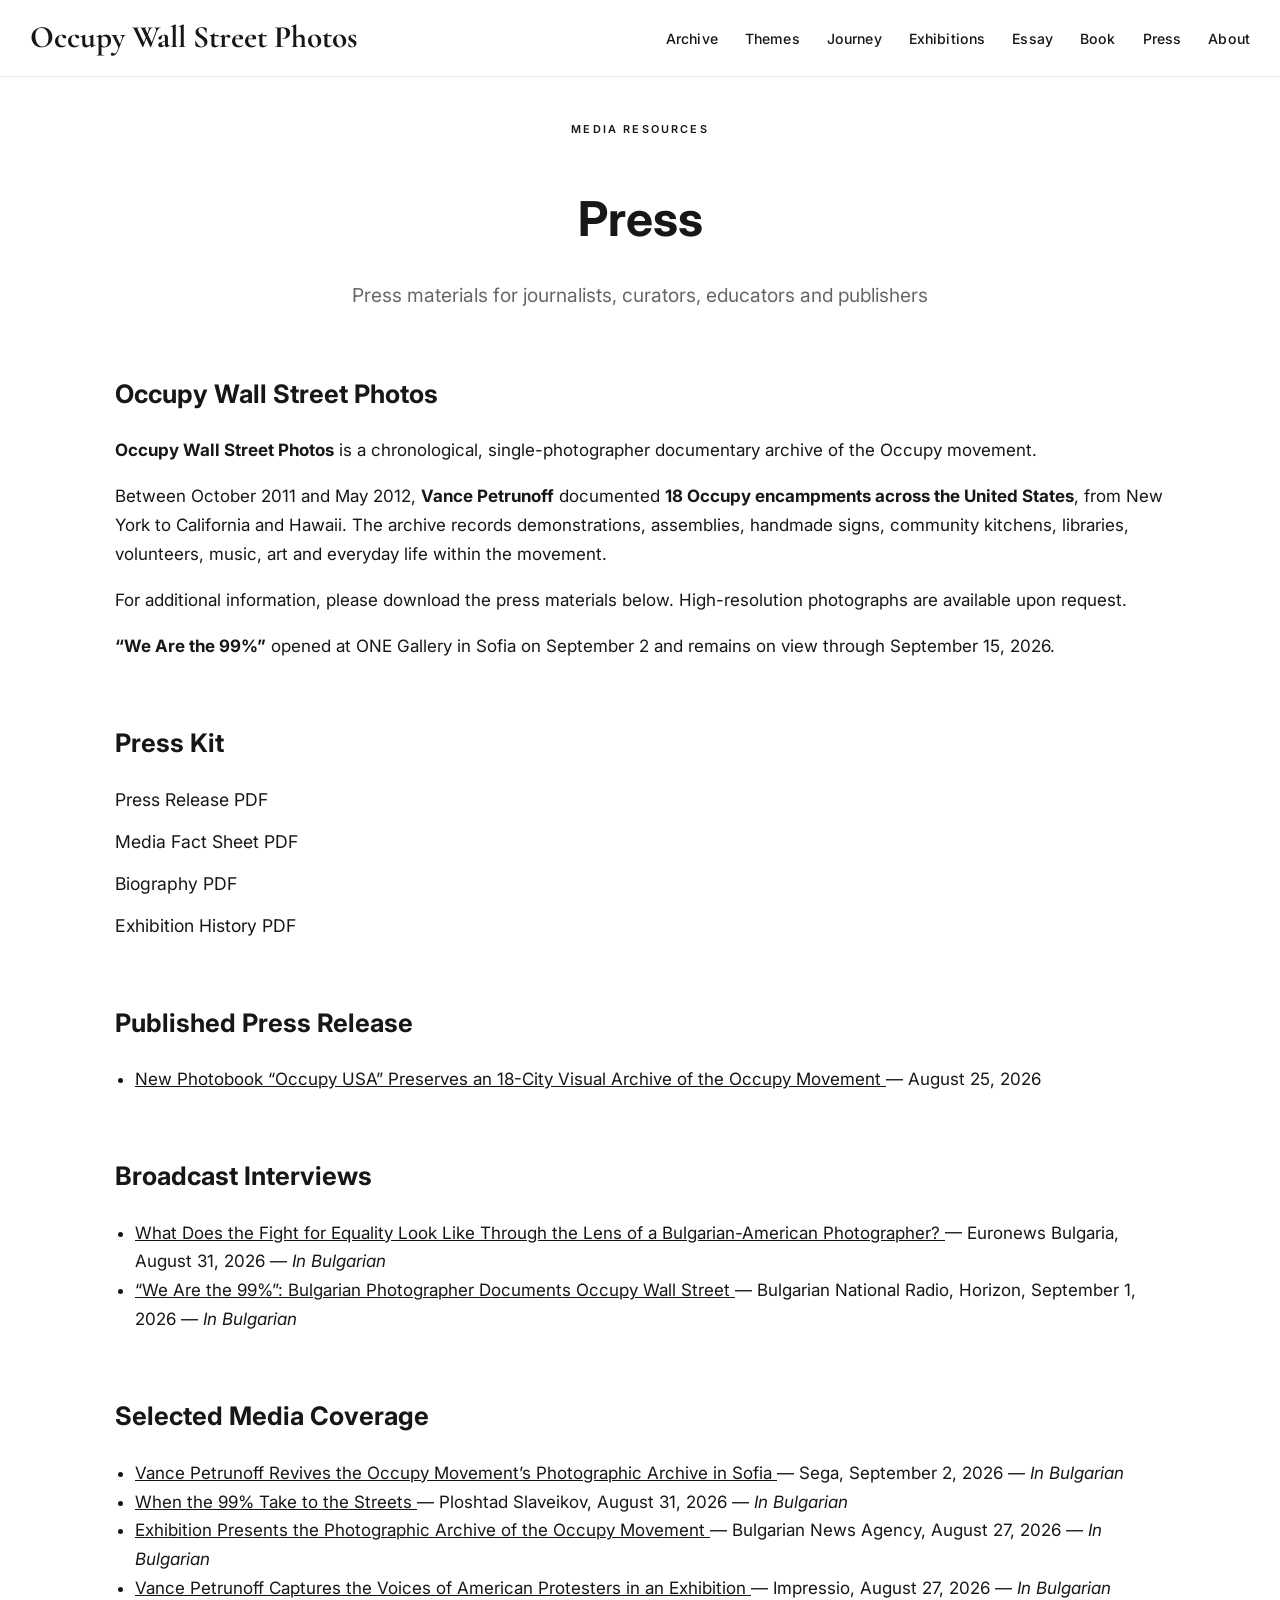
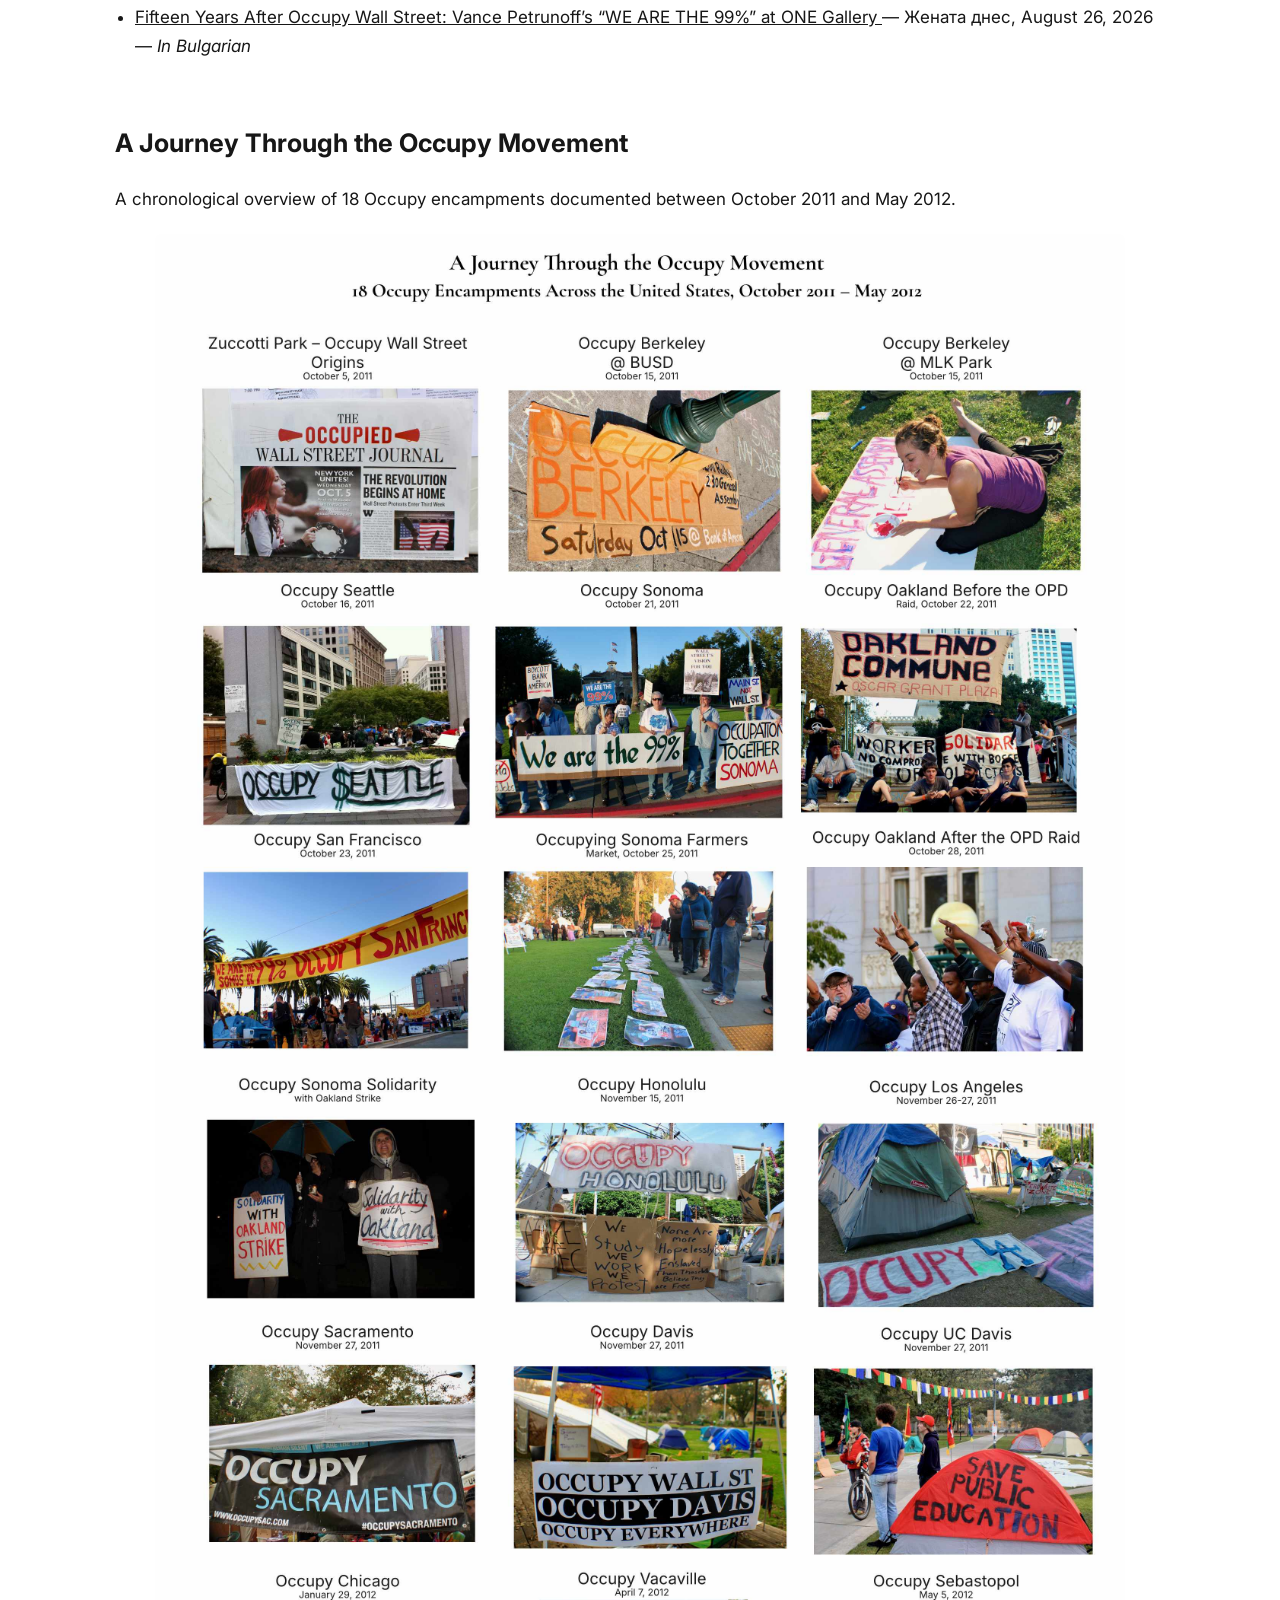
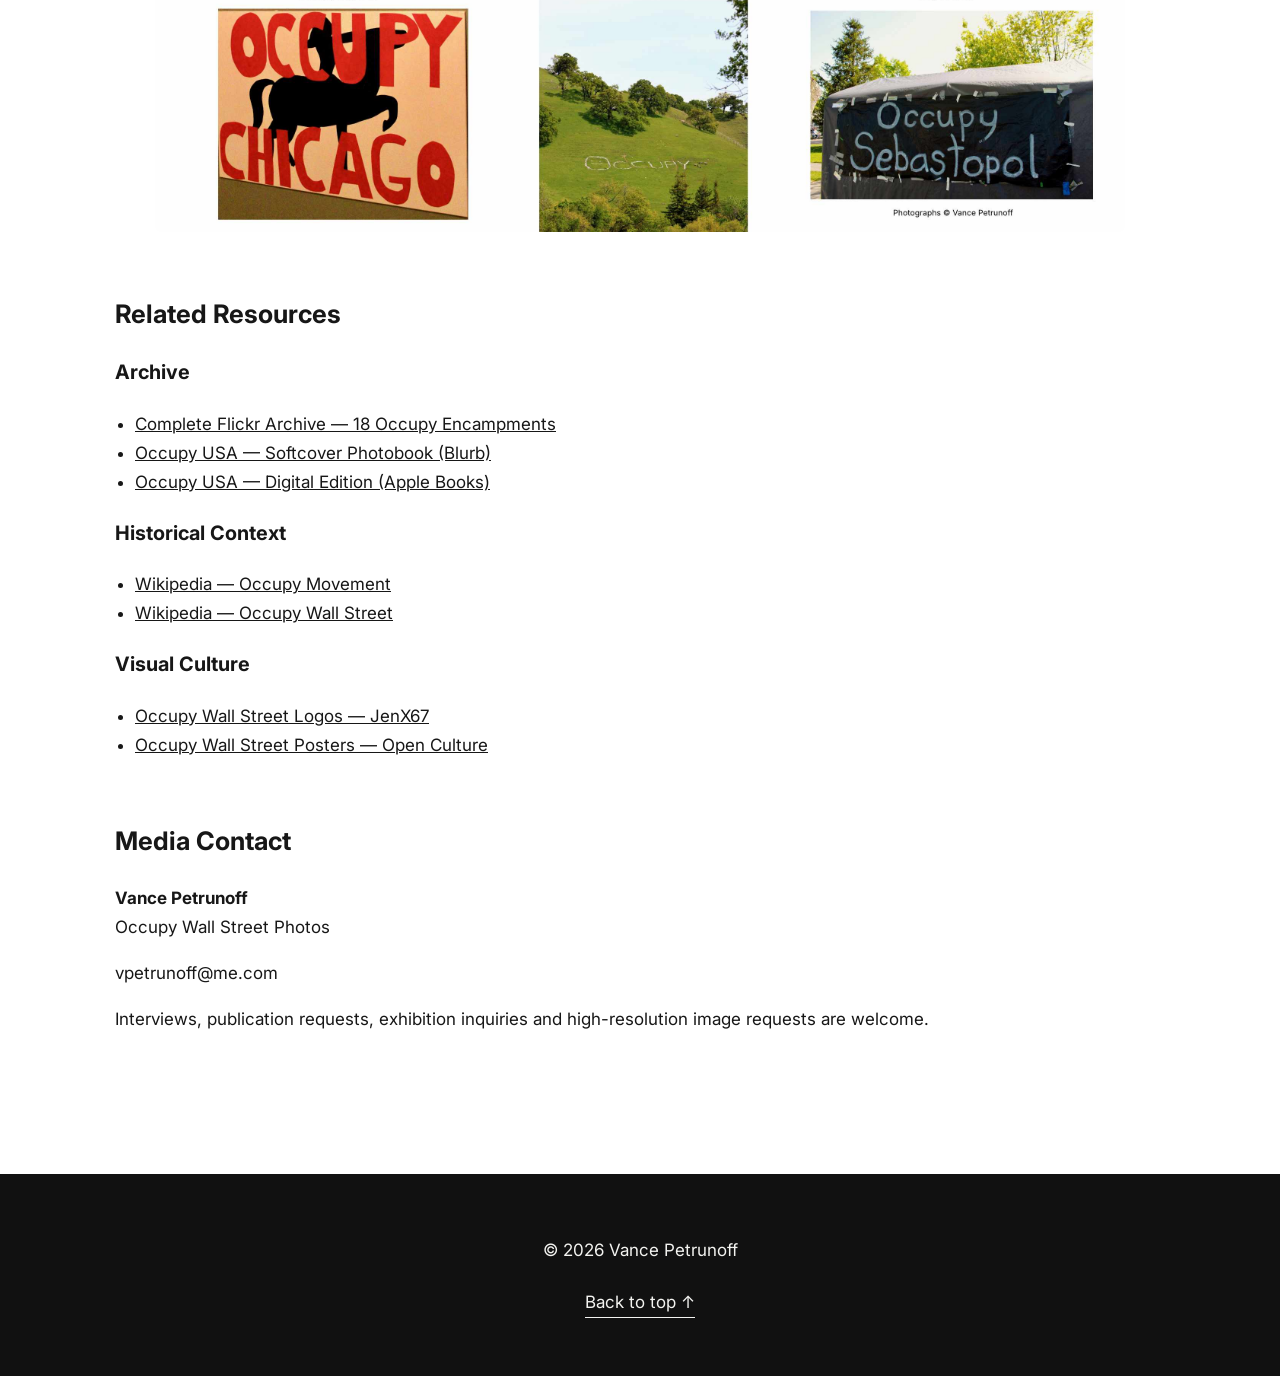
==== commit e48940f8: "Enhance press page with media coverage details Added broadcast interviews and selected media coverag" ====
--- a/press/index.html
+++ b/press/index.html
@@ -121,6 +121,11 @@
         High-resolution photographs are available upon request.
       </p>
 
+      <p>
+        <strong>“We Are the 99%”</strong> opened at ONE Gallery in Sofia
+        on September 2 and remains on view through September 15, 2026.
+      </p>
+
     </section>
 
     <!-- Press Kit -->
@@ -193,21 +198,71 @@
 
 </section>
 
-<!-- Media Coverage -->
+<!-- Broadcast Interviews -->
+
+<section class="links broadcast-coverage">
+
+  <h2>Broadcast Interviews</h2>
+
+  <ul>
+    <li>
+      <a
+        href="https://euronews.bg/programs/kak-izglezhda-borbata-za-ravenstvo-prez-obektiva-na-edin-balgaro-amerikanski-fotograf/"
+        target="_blank"
+        rel="noopener">
+        What Does the Fight for Equality Look Like Through the Lens of a Bulgarian-American Photographer?
+      </a>
+      — Euronews Bulgaria, August 31, 2026 — <em>In Bulgarian</em>
+    </li>
+
+    <li>
+      <a
+        href="https://bnrnews.bg/horizont/post/522731/nie-sme-99-protsenta-balgarin-dokumentira-proyavite-na-okupiray-uolstriyt"
+        target="_blank"
+        rel="noopener">
+        “We Are the 99%”: Bulgarian Photographer Documents Occupy Wall Street
+      </a>
+      — Bulgarian National Radio, Horizon, September 1, 2026 — <em>In Bulgarian</em>
+    </li>
+  </ul>
+
+</section>
+
+<!-- Selected Media Coverage -->
 
 <section class="links media-coverage">
 
-  <h2>Media Coverage</h2>
+  <h2>Selected Media Coverage</h2>
 
   <ul>
     <li>
       <a
+        href="https://www.segabg.com/category-culture/vans-petrunov-vuzrazhda-sofiya-fotoarhiva-na-dvizhenieto-okupiray"
+        target="_blank"
+        rel="noopener">
+        Vance Petrunoff Revives the Occupy Movement’s Photographic Archive in Sofia
+      </a>
+      — Sega, September 2, 2026 — <em>In Bulgarian</em>
+    </li>
+
+    <li>
+      <a
+        href="https://www.ploshtadslaveikov.com/kogato-99-izlyazat-na-protest/"
+        target="_blank"
+        rel="noopener">
+        When the 99% Take to the Streets
+      </a>
+      — Ploshtad Slaveikov, August 31, 2026 — <em>In Bulgarian</em>
+    </li>
+
+    <li>
+      <a
         href="https://www.bta.bg/bg/news/lik/1192838-izlozhba-predstavya-fotografskiya-arhiv-na-dvizhenieto-occupy"
         target="_blank"
         rel="noopener">
         Exhibition Presents the Photographic Archive of the Occupy Movement
       </a>
-      — Bulgarian News Agency (BTA), August 27, 2026 — <em>In Bulgarian</em>
+      — Bulgarian News Agency, August 27, 2026 — <em>In Bulgarian</em>
     </li>
 
     <li>
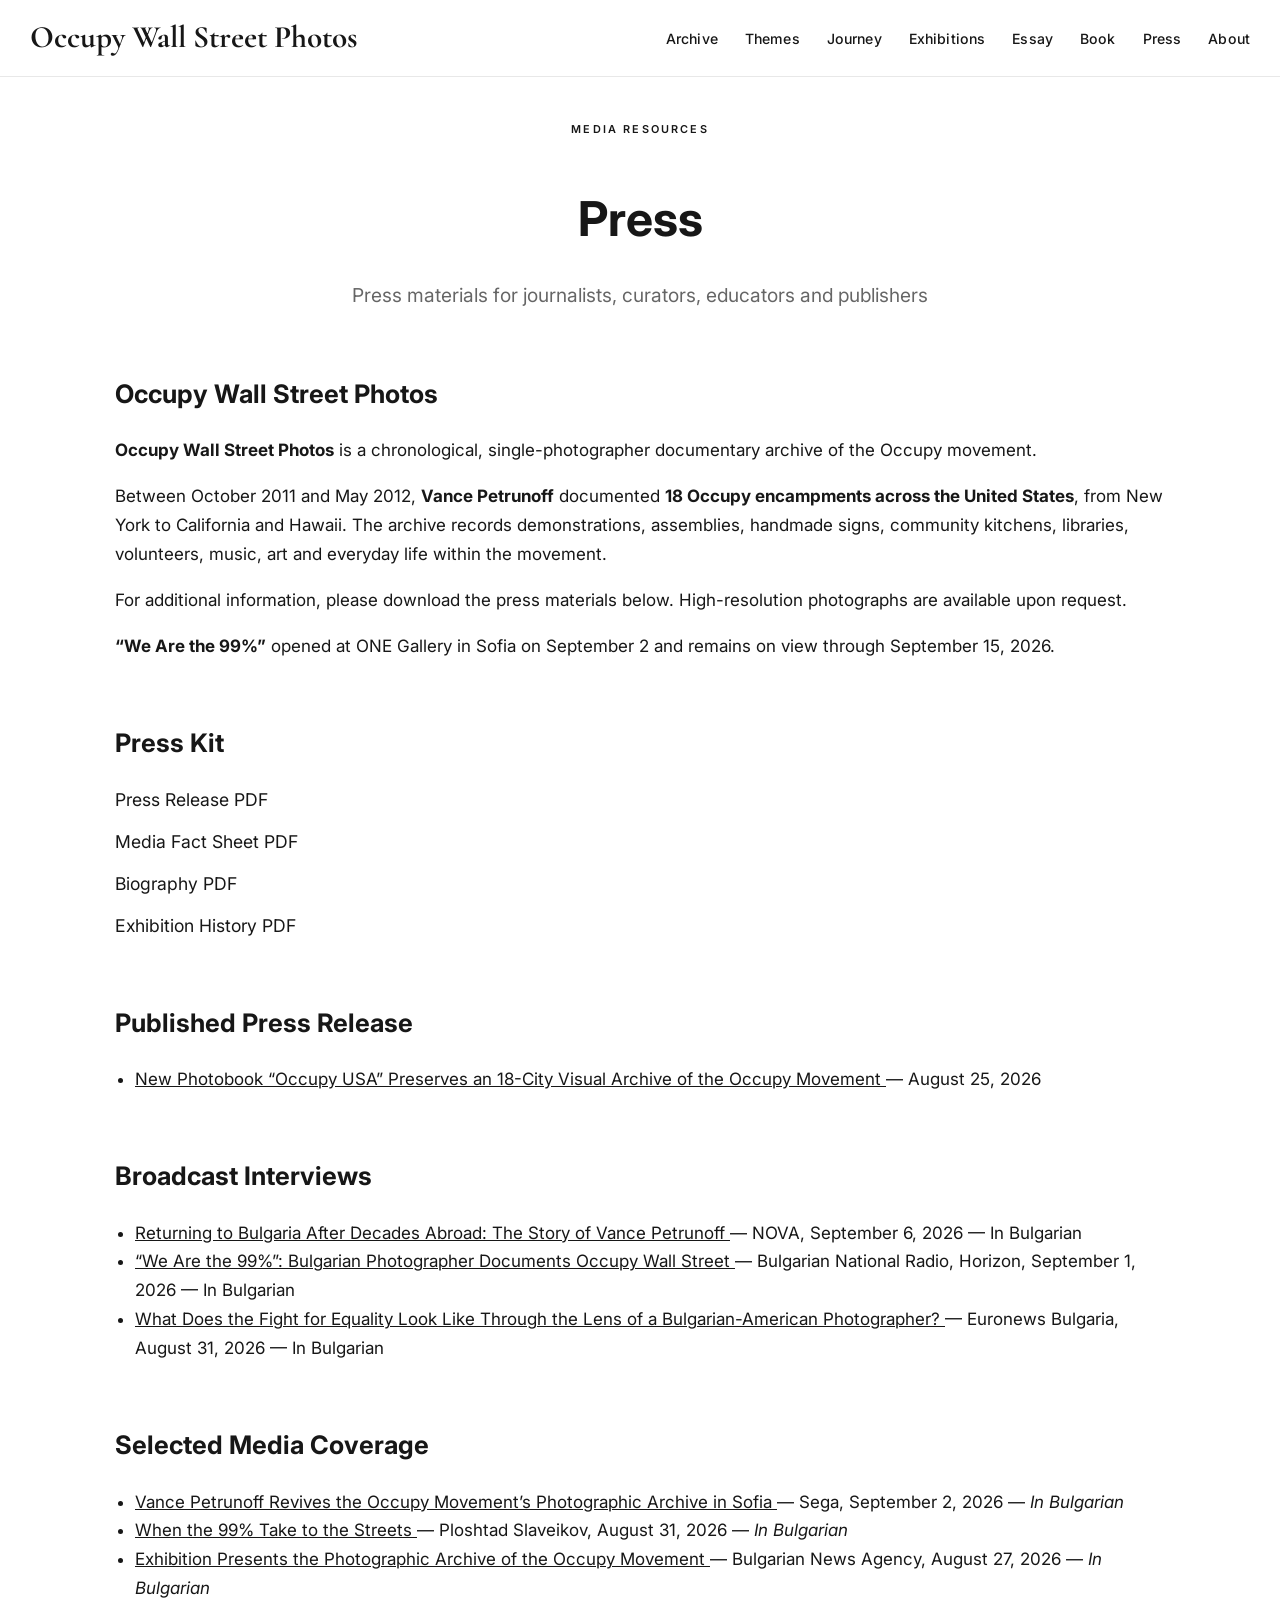
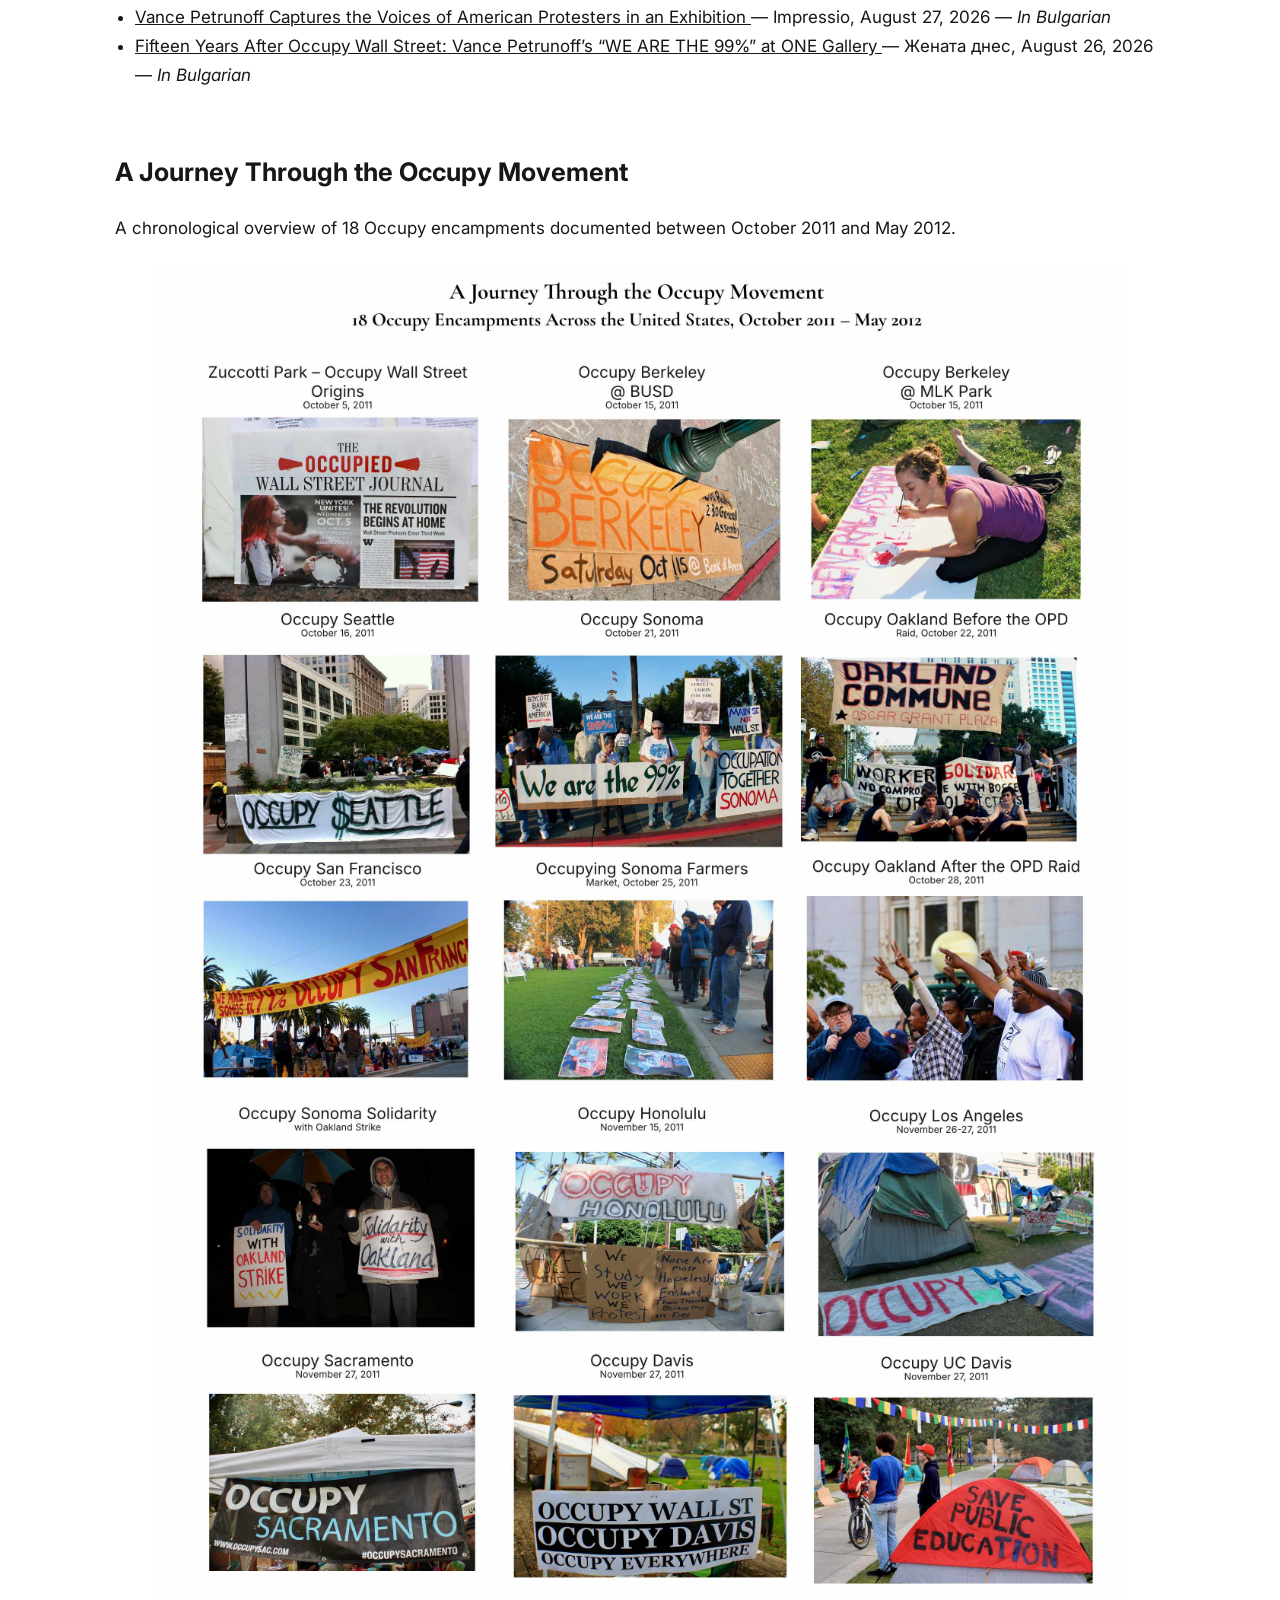
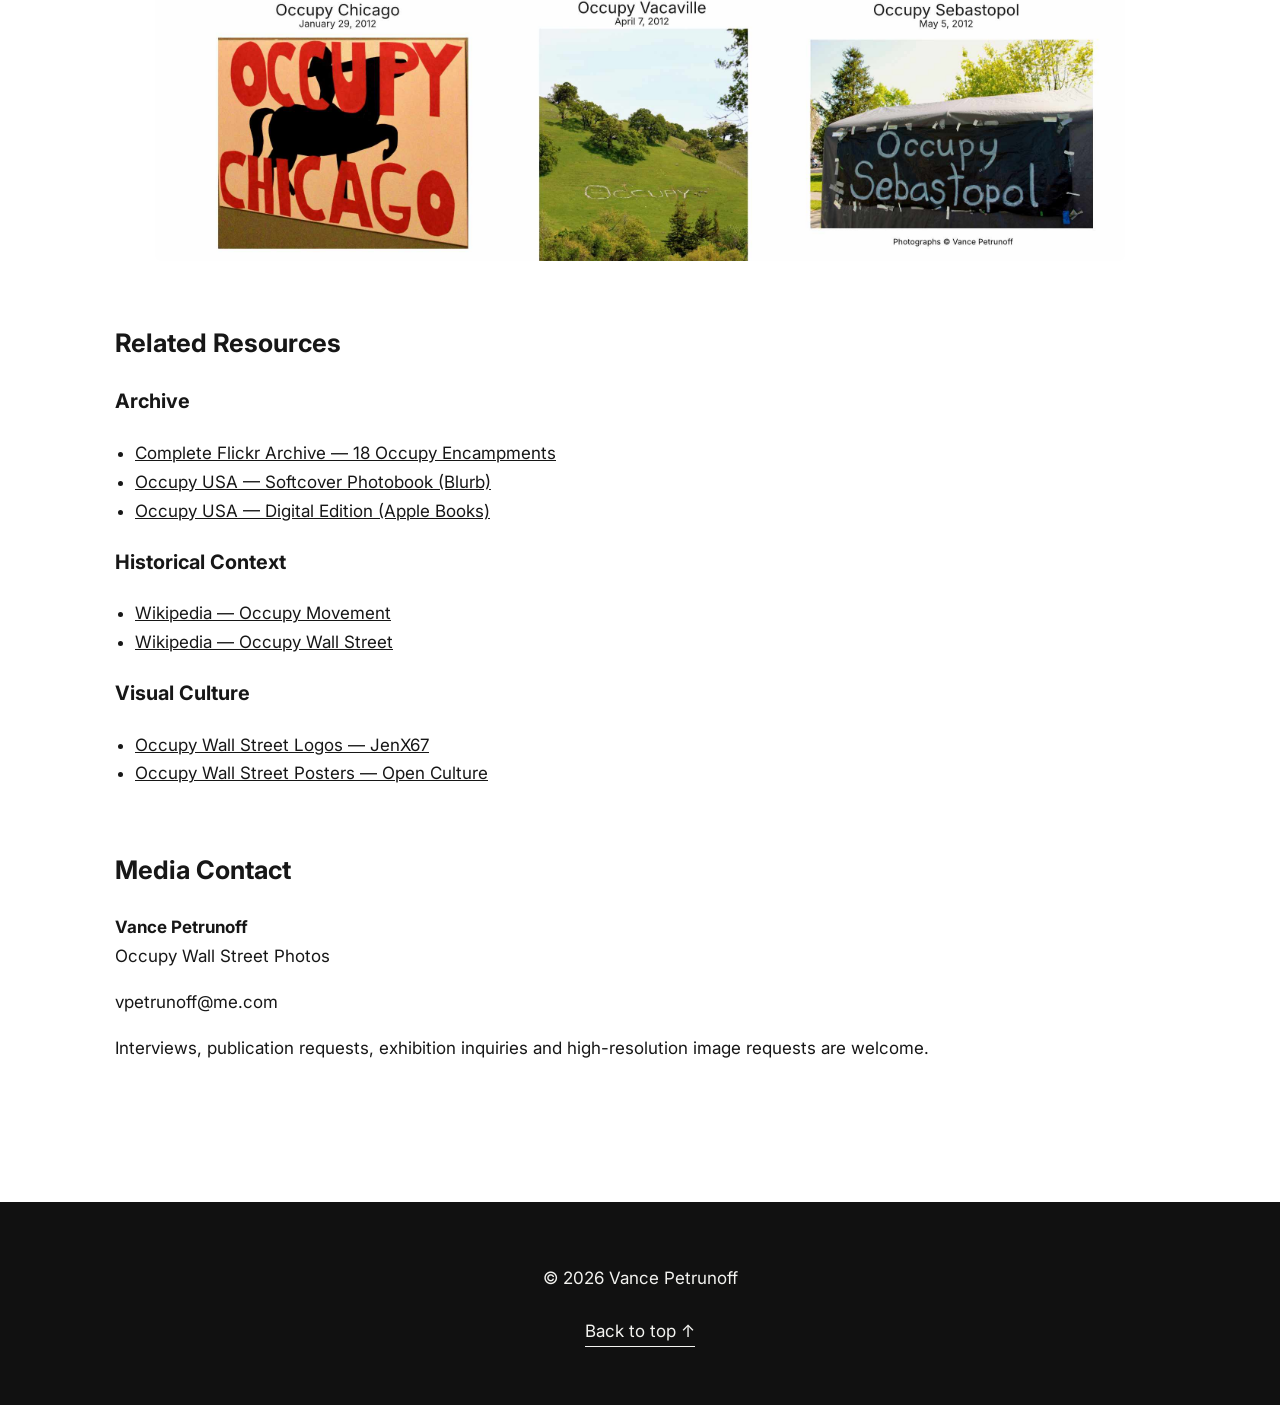
==== commit c7cc149b: "Update broadcast interview links and descriptions" ====
--- a/press/index.html
+++ b/press/index.html
@@ -202,32 +202,44 @@
 
 <section class="links broadcast-coverage">
 
+  <section>
   <h2>Broadcast Interviews</h2>
 
   <ul>
     <li>
       <a
+        href="https://nova.bg/news/view/2026/09/06/550401/%D0%B4%D0%B0-%D1%81%D0%B5-%D0%B7%D0%B0%D0%B2%D1%8A%D1%80%D0%BD%D0%B5%D1%88-%D0%B2-%D0%B1%D1%8A%D0%BB%D0%B3%D0%B0%D1%80%D0%B8%D1%8F-%D1%81%D0%BB%D0%B5%D0%B4-%D0%B4%D0%B5%D1%81%D0%B5%D1%82%D0%B8%D0%BB%D0%B5%D1%82%D0%B8%D1%8F-%D0%B2-%D0%B5%D0%BC%D0%B8%D0%B3%D1%80%D0%B0%D1%86%D0%B8%D1%8F-%D0%B8%D1%81%D1%82%D0%BE%D1%80%D0%B8%D1%8F%D1%82%D0%B0-%D0%BD%D0%B0-%D0%B2%D0%B0%D0%BD%D1%81-%D0%BF%D0%B5%D1%82%D1%80%D1%83%D0%BD%D0%BE%D0%B2/"
+        target="_blank"
+        rel="noopener noreferrer"
+      >
+        Returning to Bulgaria After Decades Abroad: The Story of Vance Petrunoff
+      </a>
+      — NOVA, September 6, 2026 — In Bulgarian
+    </li>
+
+    <li>
+      <a
+        href="https://bnrnews.bg/horizont/post/522731/nie-sme-99-protsenta-balgarin-dokumentira-proyavite-na-okupiray-uolstriyt"
+        target="_blank"
+        rel="noopener noreferrer"
+      >
+        “We Are the 99%”: Bulgarian Photographer Documents Occupy Wall Street
+      </a>
+      — Bulgarian National Radio, Horizon, September 1, 2026 — In Bulgarian
+    </li>
+
+    <li>
+      <a
         href="https://euronews.bg/programs/kak-izglezhda-borbata-za-ravenstvo-prez-obektiva-na-edin-balgaro-amerikanski-fotograf/"
         target="_blank"
-        rel="noopener">
+        rel="noopener noreferrer"
+      >
         What Does the Fight for Equality Look Like Through the Lens of a Bulgarian-American Photographer?
       </a>
-      — Euronews Bulgaria, August 31, 2026 — <em>In Bulgarian</em>
-    </li>
-
-    <li>
-      <a
-        href="https://bnrnews.bg/horizont/post/522731/nie-sme-99-protsenta-balgarin-dokumentira-proyavite-na-okupiray-uolstriyt"
-        target="_blank"
-        rel="noopener">
-        “We Are the 99%”: Bulgarian Photographer Documents Occupy Wall Street
-      </a>
-      — Bulgarian National Radio, Horizon, September 1, 2026 — <em>In Bulgarian</em>
+      — Euronews Bulgaria, August 31, 2026 — In Bulgarian
     </li>
   </ul>
-
 </section>
-
 <!-- Selected Media Coverage -->
 
 <section class="links media-coverage">
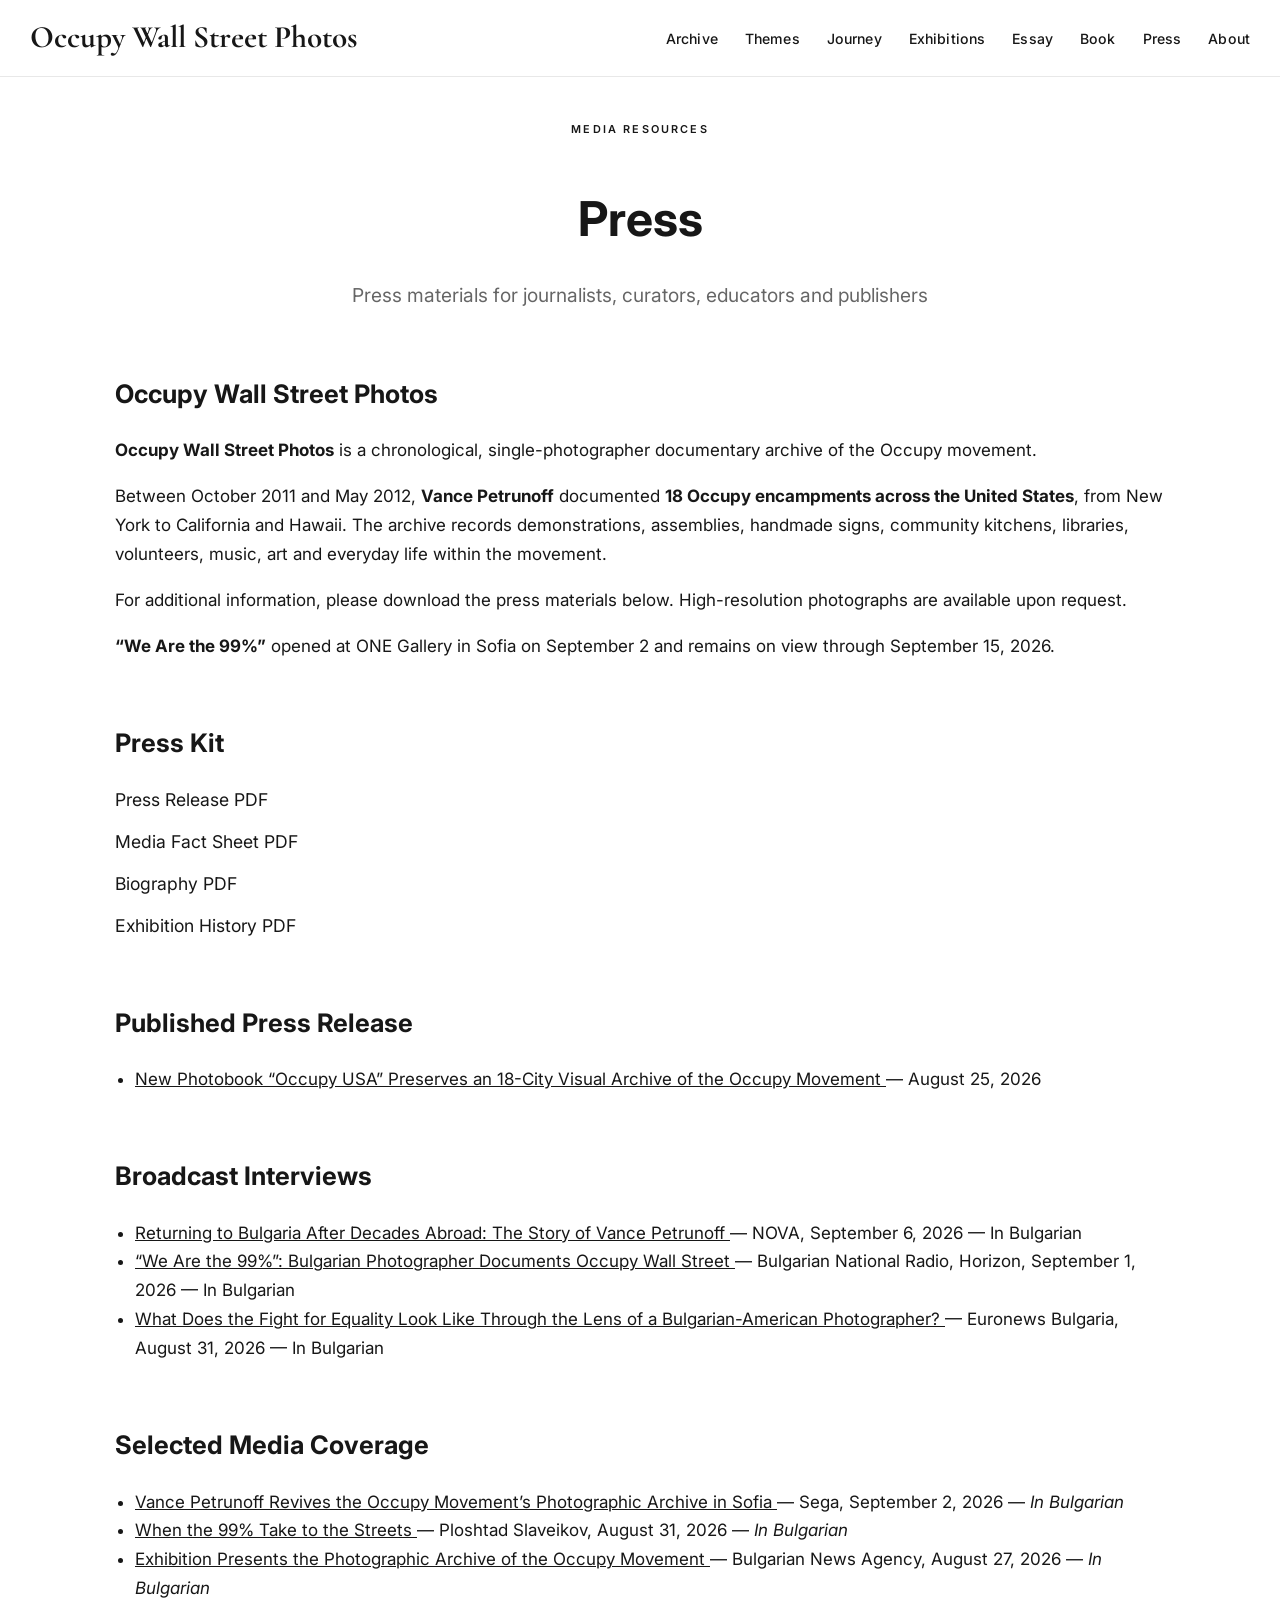
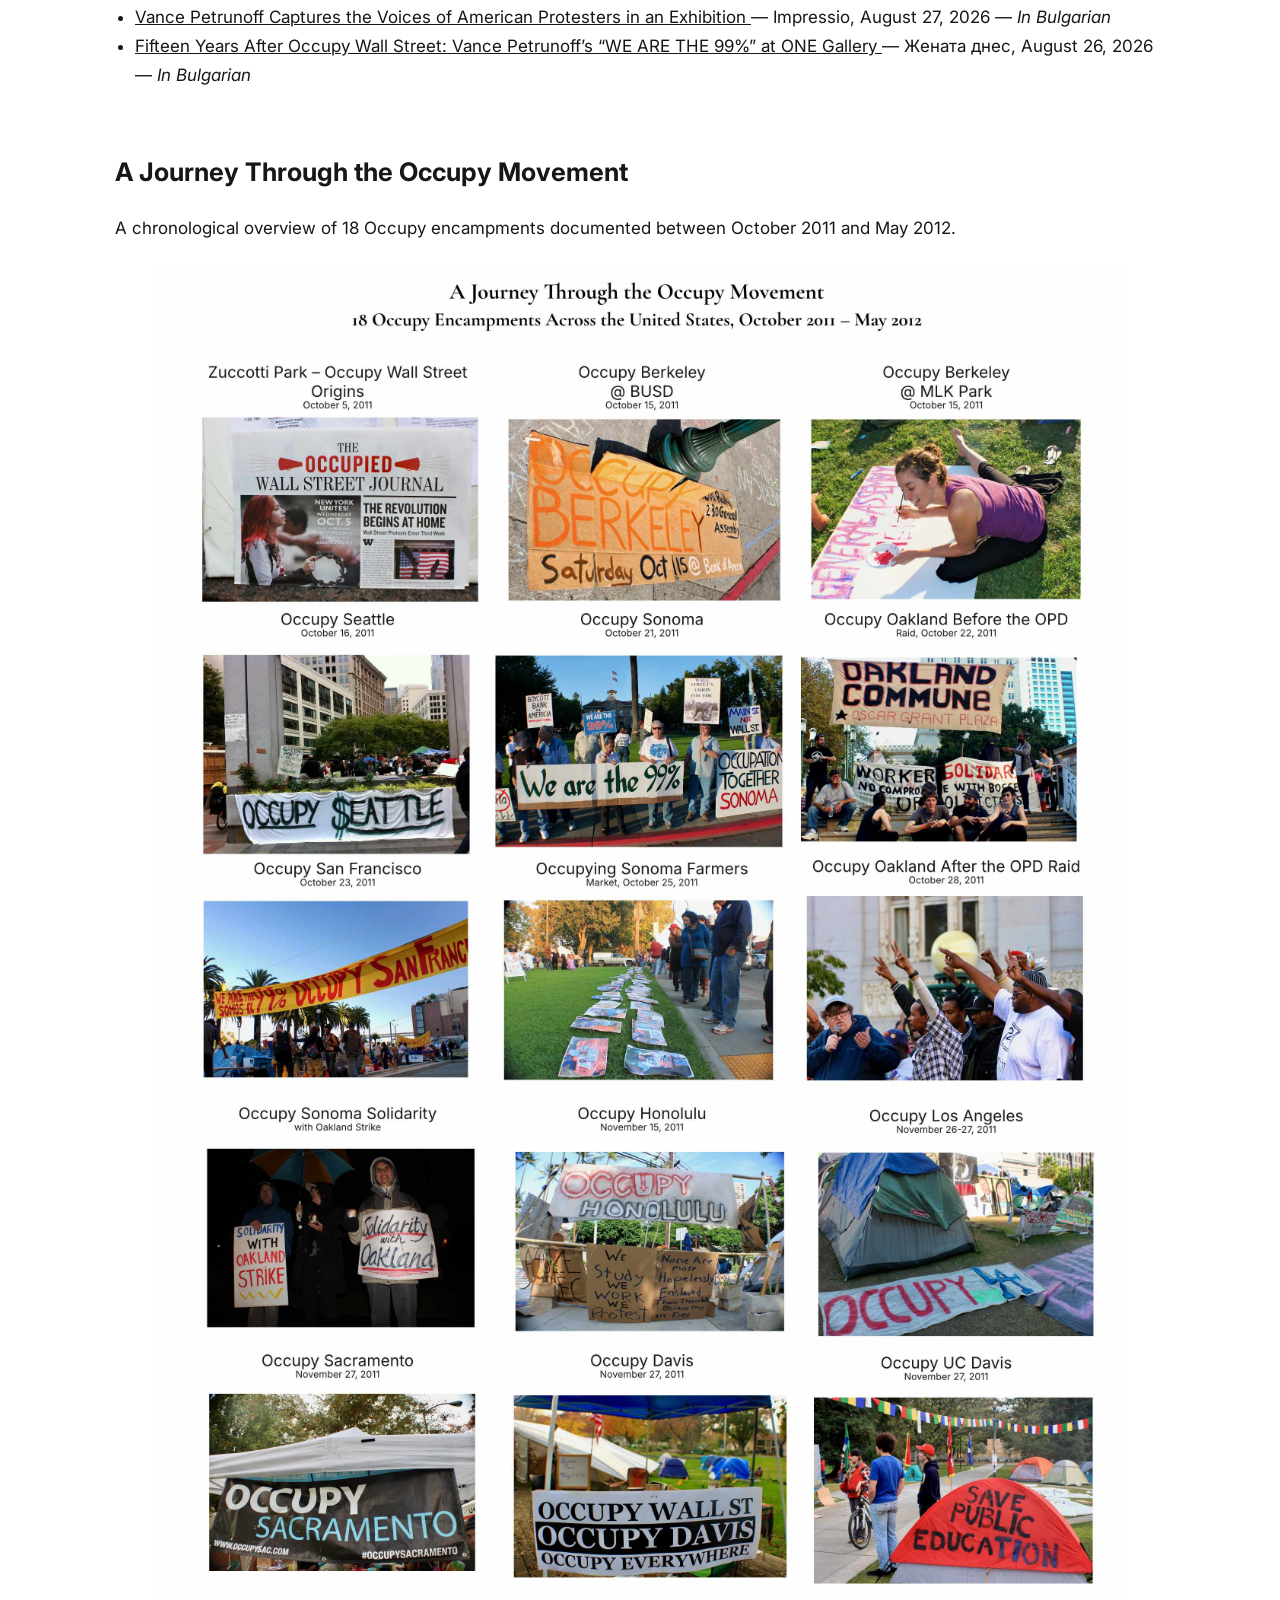
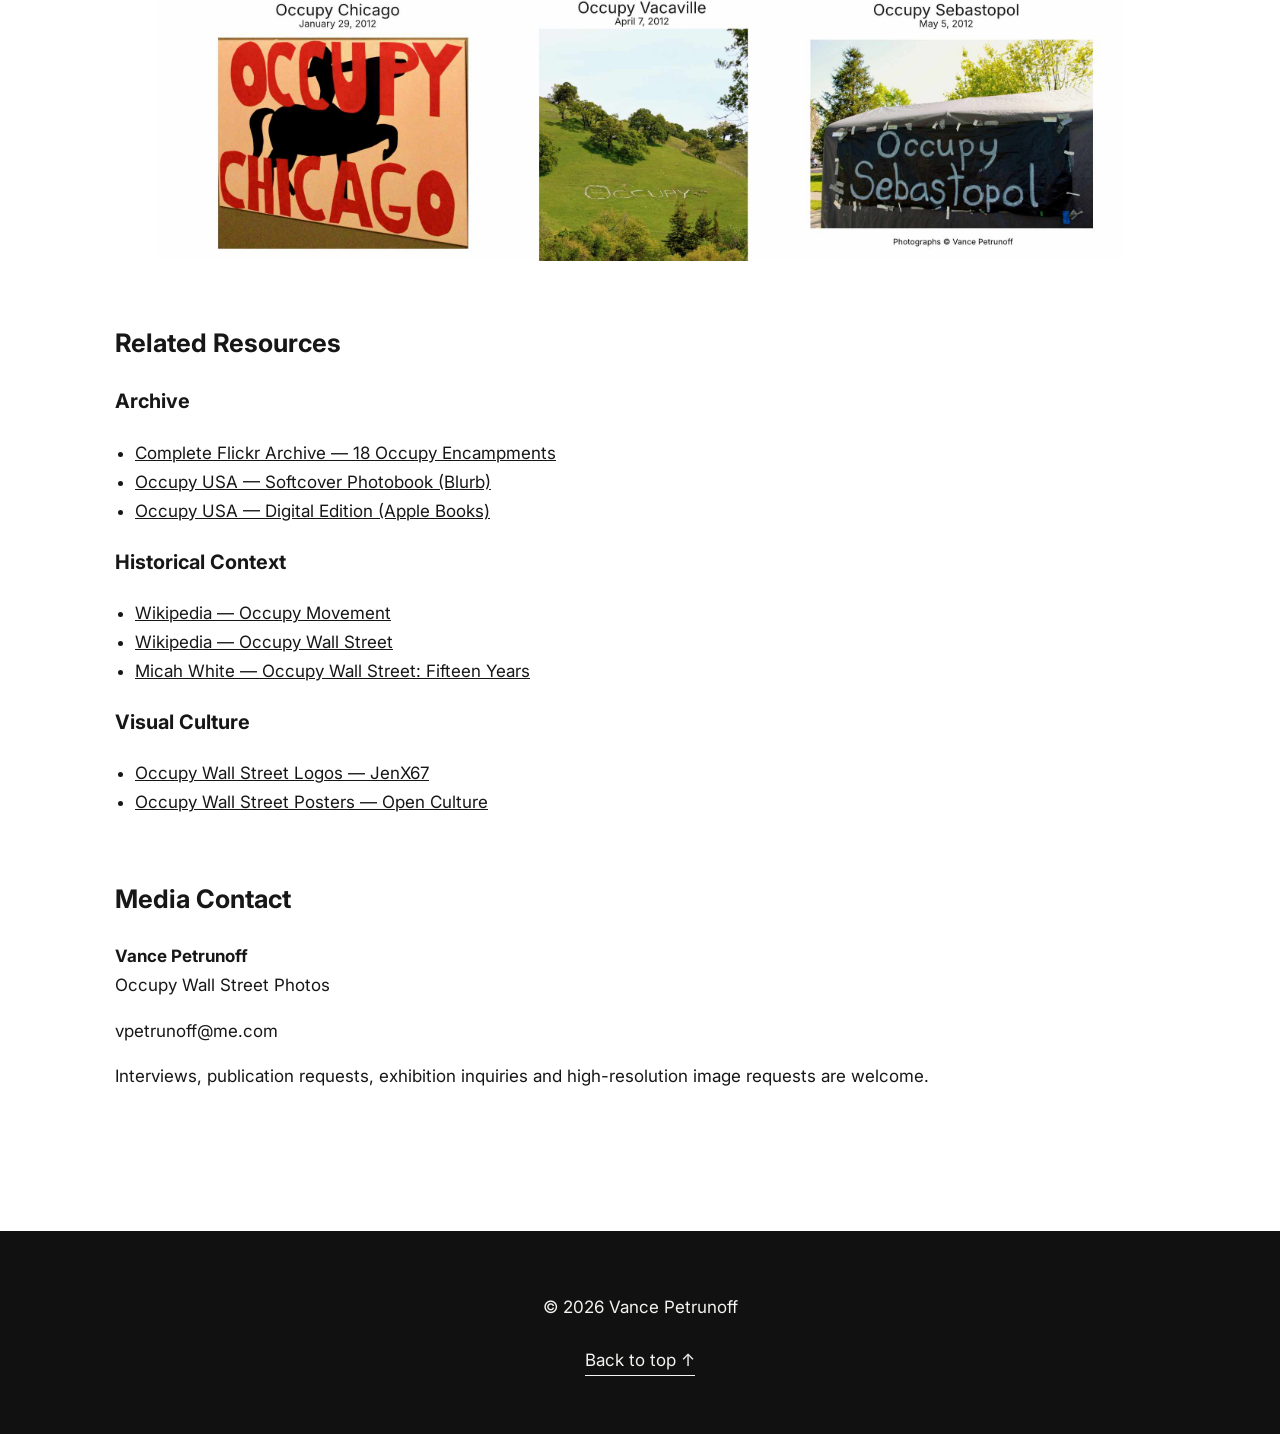
==== commit 270c39c7: "Update historical context section with relevant links Added links to historical context for the Occu" ====
--- a/press/index.html
+++ b/press/index.html
@@ -363,29 +363,12 @@
 
       </ul>
 
-      <h3>Historical Context</h3>
-
-      <ul>
-
-        <li>
-          <a
-            href="https://en.wikipedia.org/wiki/Occupy_movement"
-            target="_blank"
-            rel="noopener">
-            Wikipedia — Occupy Movement
-          </a>
-        </li>
-
-        <li>
-          <a
-            href="https://en.wikipedia.org/wiki/Occupy_Wall_Street"
-            target="_blank"
-            rel="noopener">
-            Wikipedia — Occupy Wall Street
-          </a>
-        </li>
-
-      </ul>
+     <h3>Historical Context</h3>
+<ul>
+  <li><a href="https://en.wikipedia.org/wiki/Occupy_movement" target="_blank" rel="noopener">Wikipedia — Occupy Movement</a></li>
+  <li><a href="https://en.wikipedia.org/wiki/Occupy_Wall_Street" target="_blank" rel="noopener">Wikipedia — Occupy Wall Street</a></li>
+  <li><a href="https://micahmwhite.com/occupy-wall-street-15th-anniversary" target="_blank" rel="noopener">Micah White — Occupy Wall Street: Fifteen Years</a></li>
+</ul>
 
       <h3>Visual Culture</h3>
 
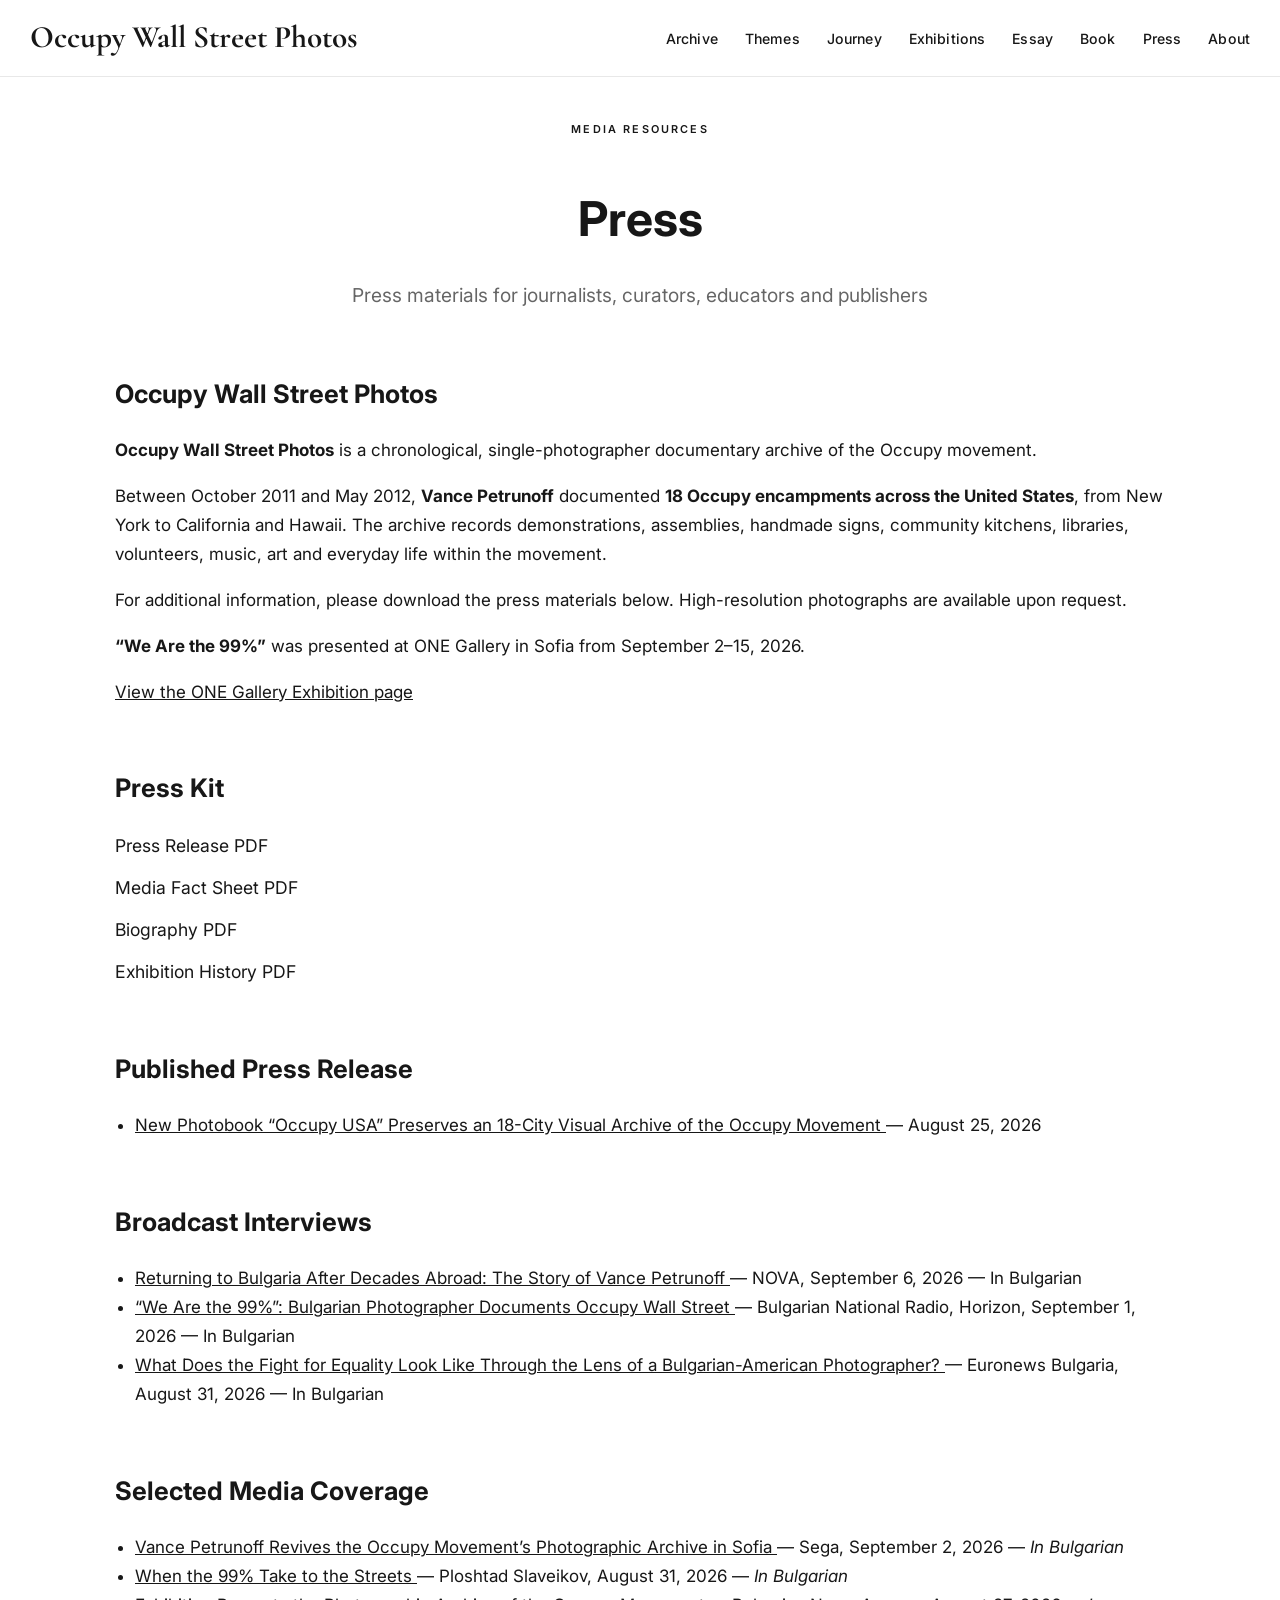
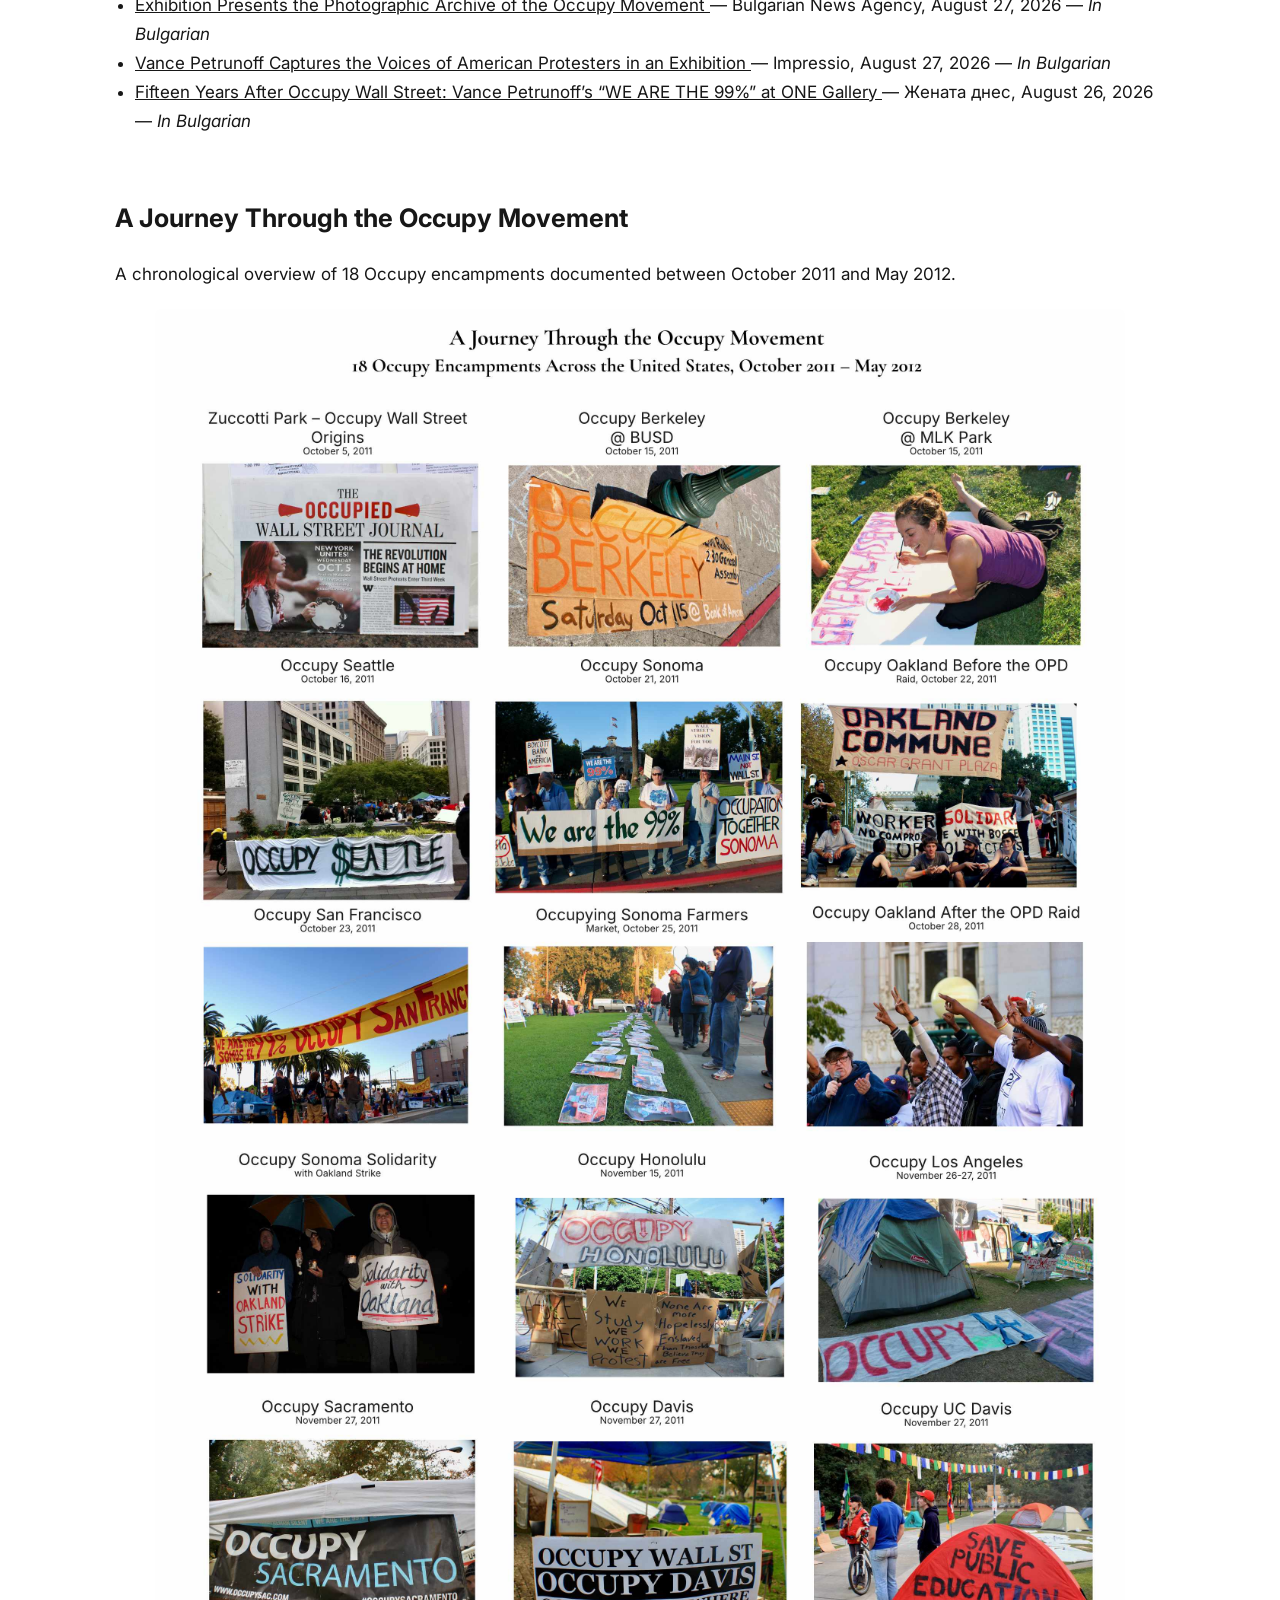
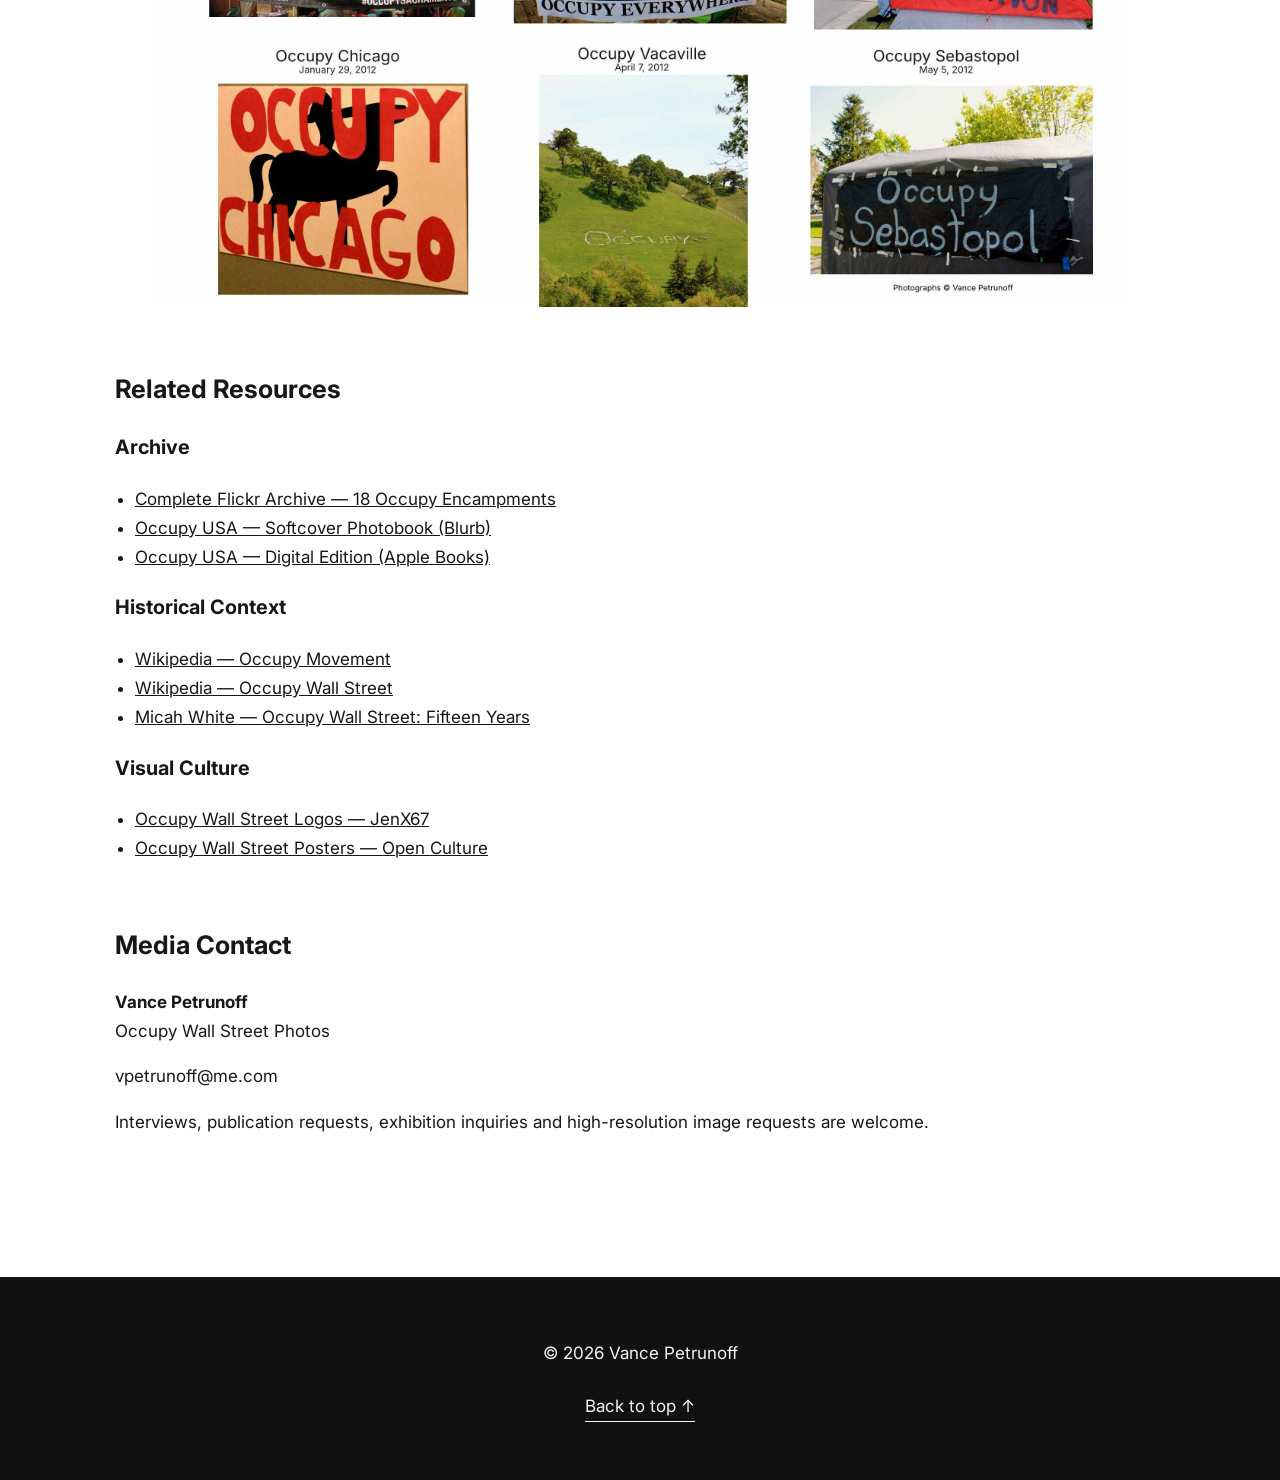
==== commit 22fca8b0: "Revise exhibition dates and add gallery link Updated exhibition details and added a link to the gall" ====
--- a/press/index.html
+++ b/press/index.html
@@ -122,9 +122,14 @@
       </p>
 
       <p>
-        <strong>“We Are the 99%”</strong> opened at ONE Gallery in Sofia
-        on September 2 and remains on view through September 15, 2026.
-      </p>
+  <strong>“We Are the 99%”</strong> was presented at ONE Gallery in Sofia
+  from September 2–15, 2026.
+</p>
+<p>
+  <a href="https://onegallery.eu/exhibitions/nie-sme-99/">
+    View the ONE Gallery Exhibition page
+  </a>
+</p>
 
     </section>
 
